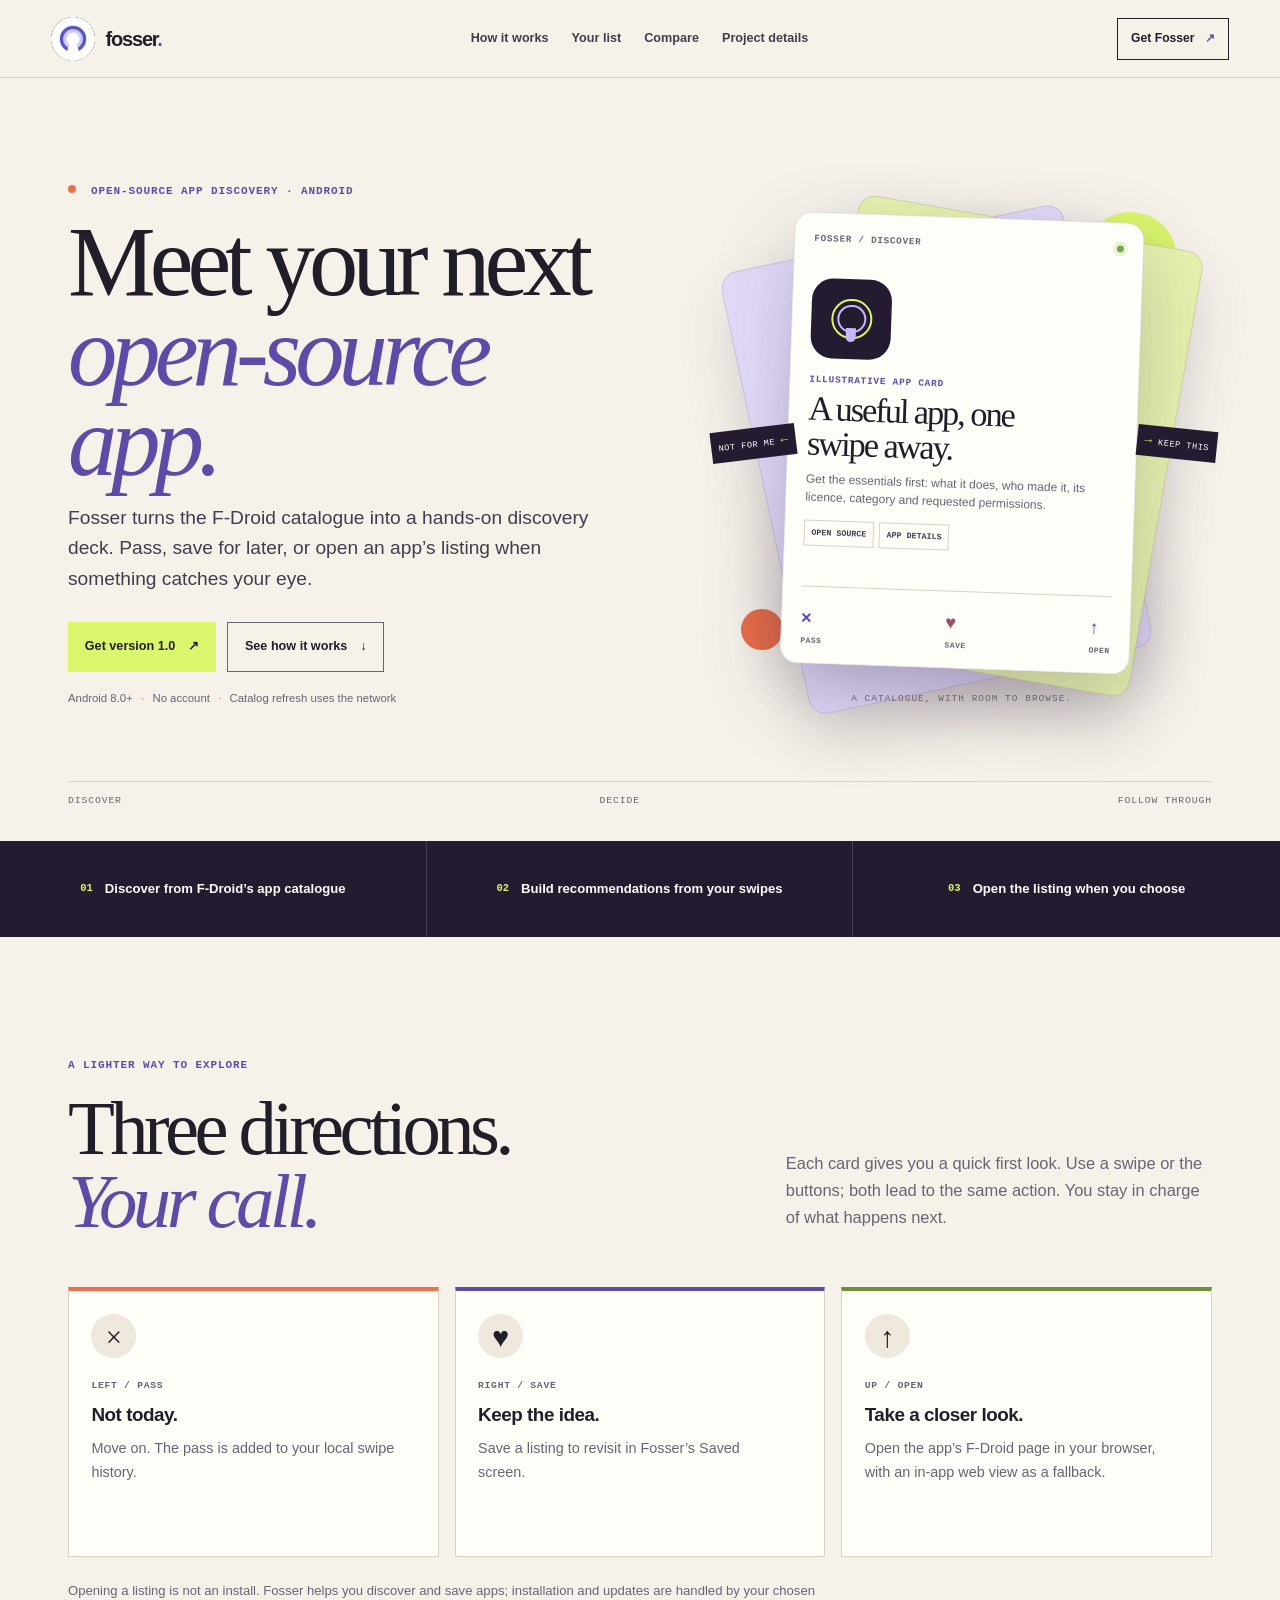
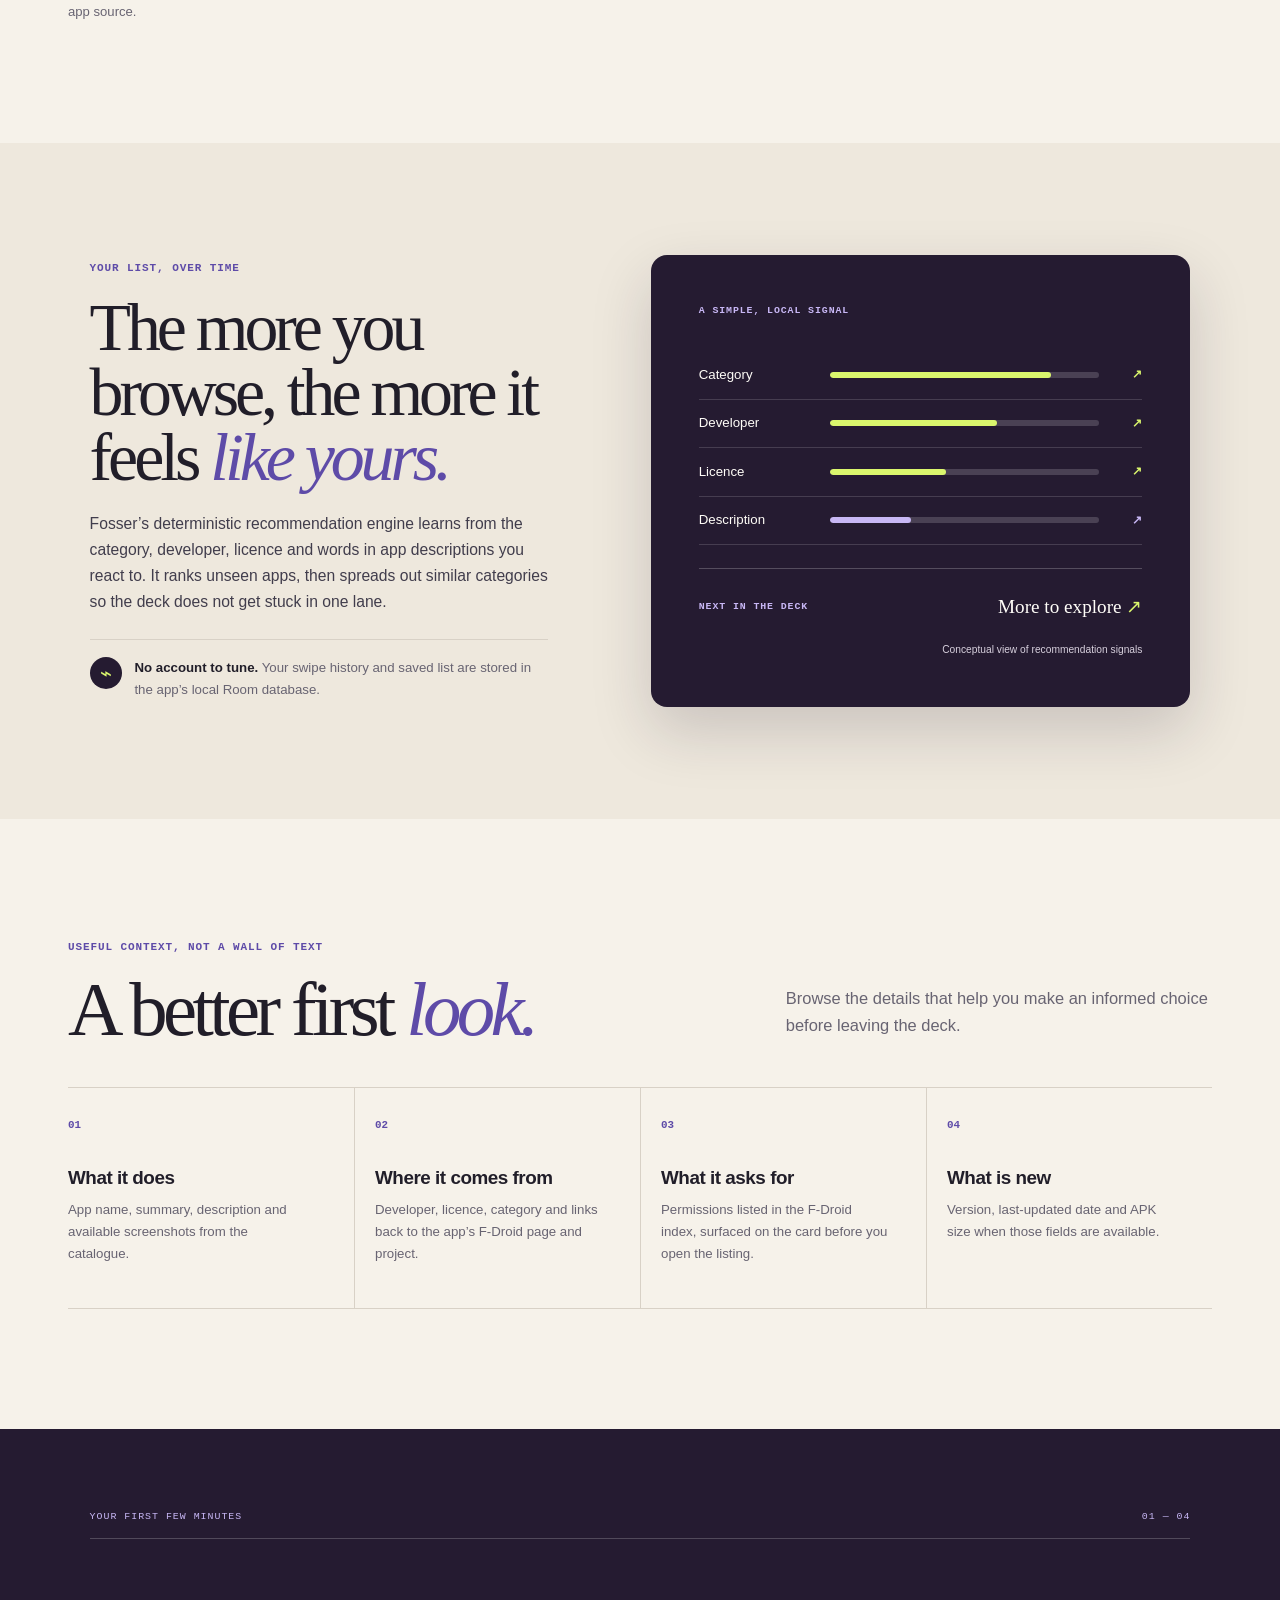
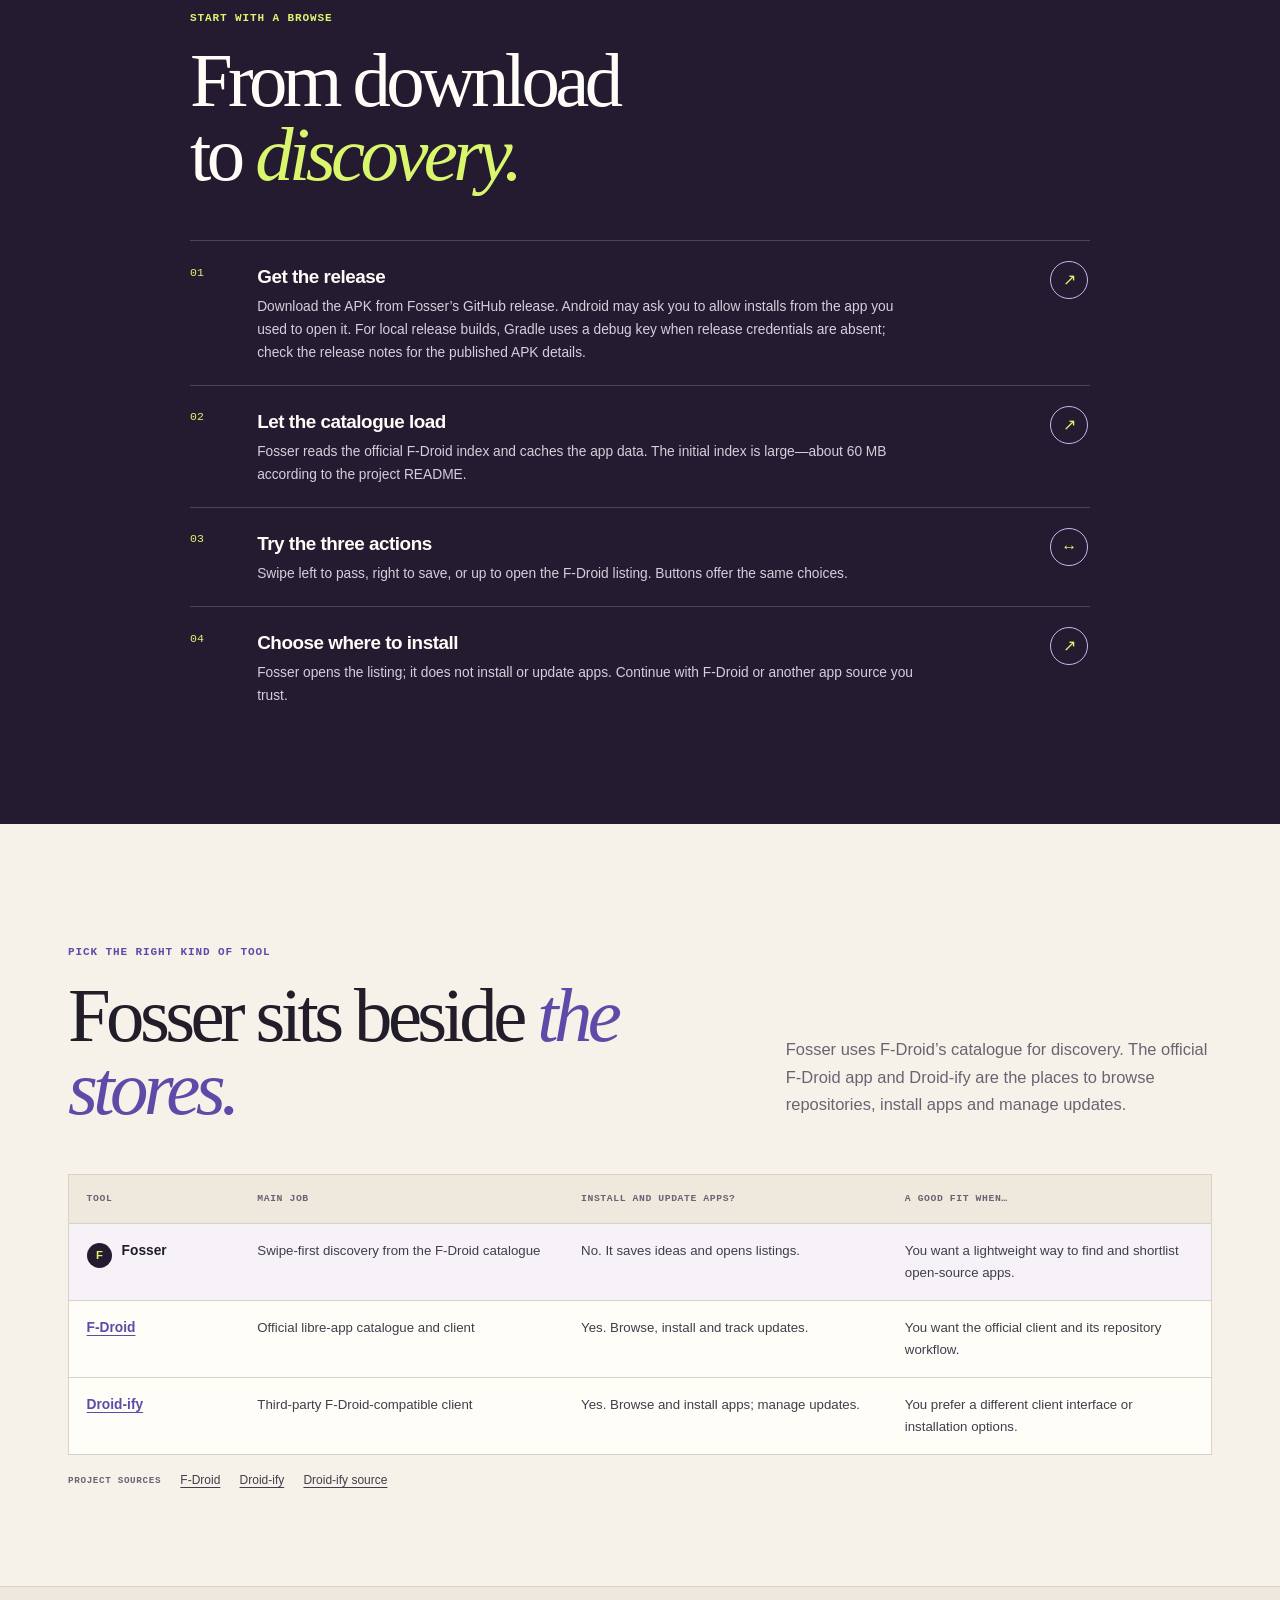
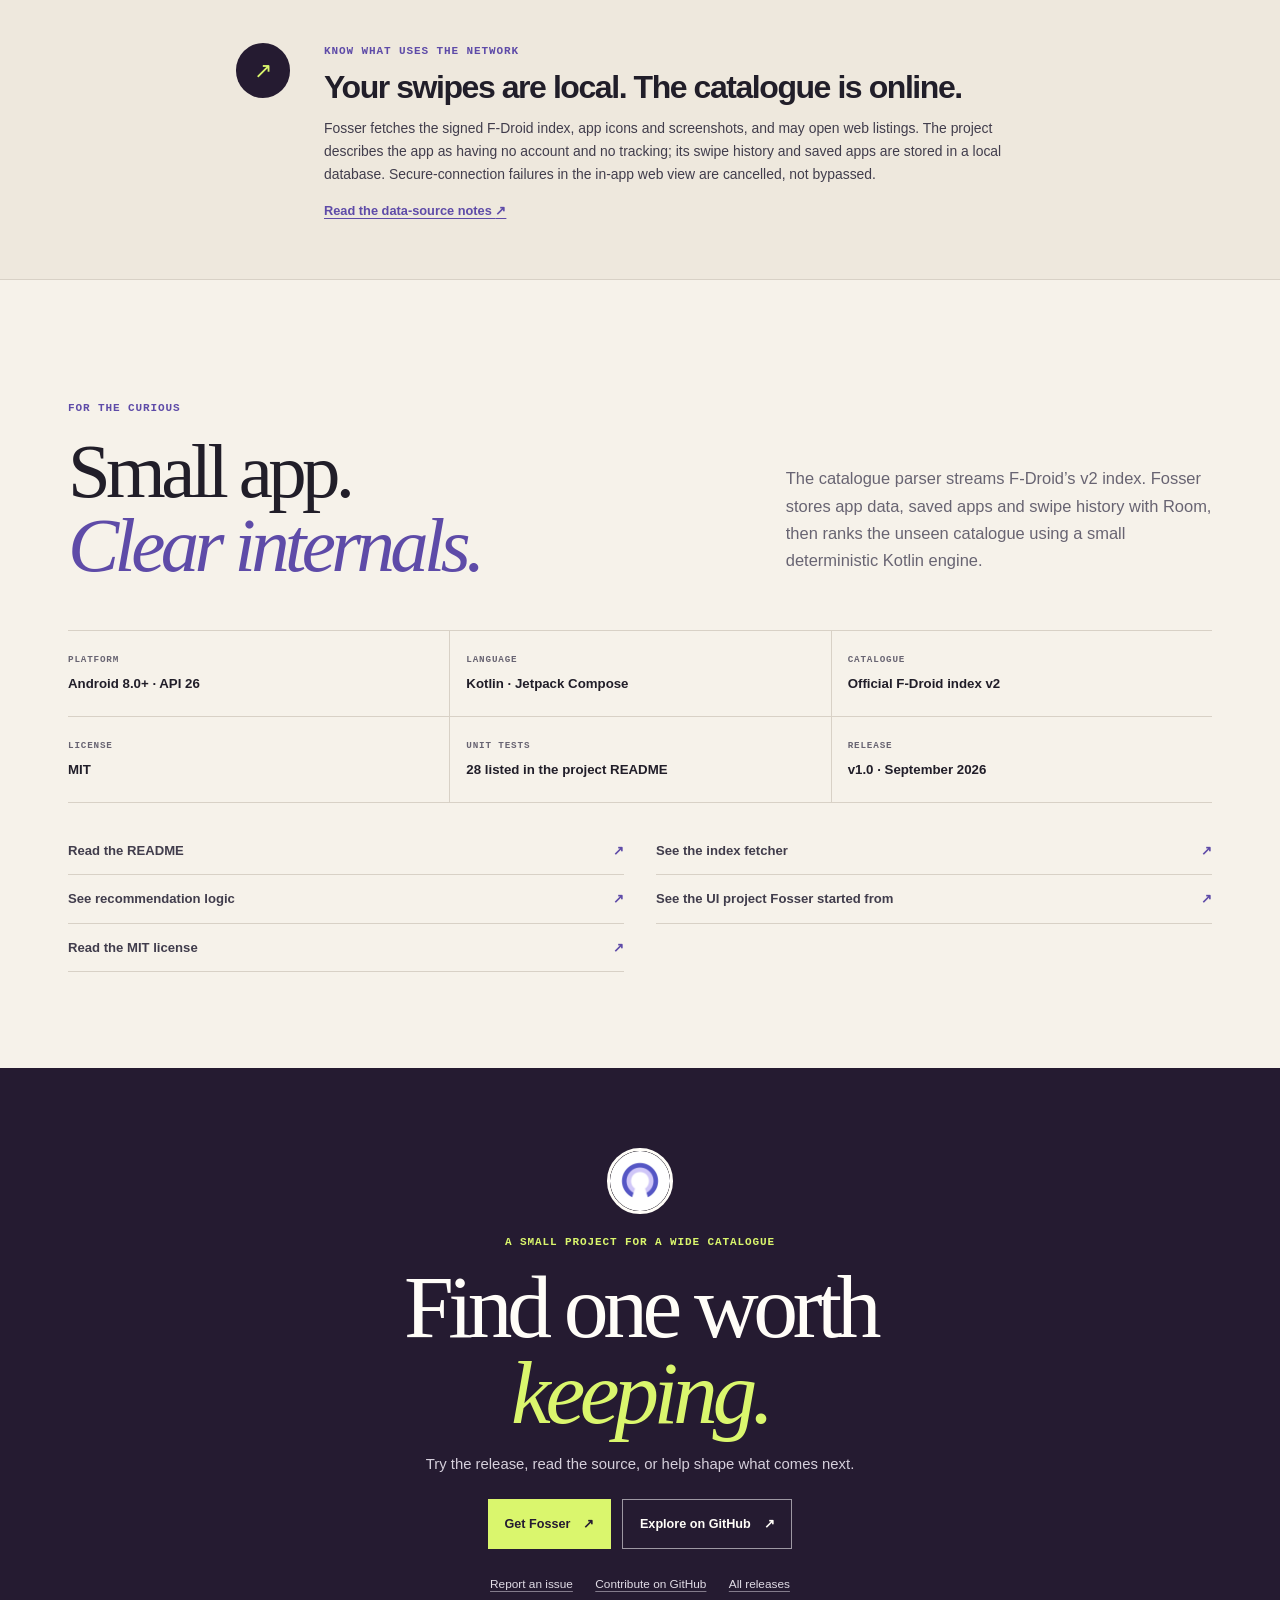
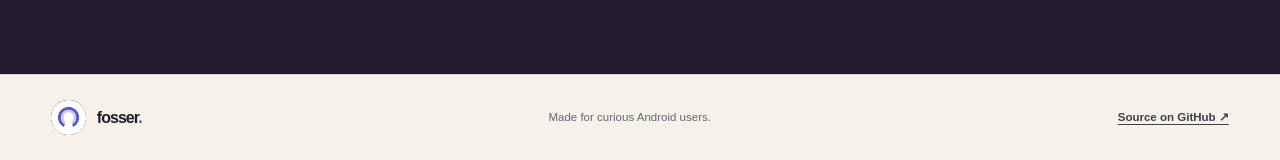
==== website/index.html @ 877b756b "feat: add Fosser project website" ====
<!doctype html>
<html lang="en">
  <head>
    <meta charset="utf-8" />
    <meta name="viewport" content="width=device-width, initial-scale=1" />
    <meta
      name="description"
      content="Fosser is an Android app for discovering open-source apps from F-Droid with a swipe-card interface. Save ideas locally, then open the listing when you are ready."
    />
    <meta name="theme-color" content="#251b31" />
    <meta property="og:type" content="website" />
    <meta
      property="og:title"
      content="Fosser — find your next open-source app"
    />
    <meta
      property="og:description"
      content="A swipe-first way to explore apps in the F-Droid catalogue."
    />
    <meta
      property="og:image"
      content="https://kenneth-cho-infosec.github.io/Fosser/assets/fosser-icon.png"
    />
    <title>Fosser — find your next open-source app</title>
    <link rel="icon" href="assets/fosser-icon.png" type="image/png" />
    <link rel="stylesheet" href="assets/site.css" />
  </head>
  <body>
    <a class="skip-link" href="#main">Skip to content</a>

    <header class="site-header" id="top">
      <a class="brand" href="#top" aria-label="Fosser home">
        <img src="assets/fosser-icon.png" width="44" height="44" alt="" />
        <span>fosser<span class="brand__period">.</span></span>
      </a>
      <nav aria-label="Main navigation">
        <a href="#how">How it works</a>
        <a href="#your-list">Your list</a>
        <a href="#compare">Compare</a>
        <a href="#details">Project details</a>
      </nav>
      <a
        class="header-cta"
        href="https://github.com/Kenneth-Cho-InfoSec/Fosser/releases/tag/v1.0"
      >
        Get Fosser <span aria-hidden="true">↗</span>
      </a>
    </header>

    <main id="main">
      <section class="hero" aria-labelledby="hero-title">
        <div class="hero__copy">
          <p class="eyebrow">
            <span></span> OPEN-SOURCE APP DISCOVERY · ANDROID
          </p>
          <h1 id="hero-title">Meet your next <em>open-source app.</em></h1>
          <p class="hero__lead">
            Fosser turns the F-Droid catalogue into a hands-on discovery deck.
            Pass, save for later, or open an app’s listing when something
            catches your eye.
          </p>
          <div class="hero__actions">
            <a
              class="button button--lime"
              href="https://github.com/Kenneth-Cho-InfoSec/Fosser/releases/tag/v1.0"
            >
              Get version 1.0 <span aria-hidden="true">↗</span>
            </a>
            <a class="button button--outline" href="#how"
              >See how it works <span aria-hidden="true">↓</span></a
            >
          </div>
          <p class="hero__note">
            Android 8.0+ <span>·</span> No account <span>·</span> Catalog
            refresh uses the network
          </p>
        </div>

        <div
          class="deck-art"
          role="img"
          aria-label="Illustration of Fosser’s pass, save, and open choices"
        >
          <div
            class="deck-art__orbit deck-art__orbit--one"
            aria-hidden="true"
          ></div>
          <div
            class="deck-art__orbit deck-art__orbit--two"
            aria-hidden="true"
          ></div>
          <article
            class="mini-card mini-card--back mini-card--back-left"
            aria-hidden="true"
          >
            <span class="mini-card__stamp">PASS</span>
          </article>
          <article
            class="mini-card mini-card--back mini-card--back-right"
            aria-hidden="true"
          >
            <span class="mini-card__stamp">SAVE</span>
          </article>
          <article class="mini-card mini-card--front">
            <div class="mini-card__top">
              <span>FOSSER / DISCOVER</span>
              <span class="live-dot" aria-hidden="true"></span>
            </div>
            <div class="mini-card__mark" aria-hidden="true"><i></i></div>
            <p class="mini-card__kicker">Illustrative app card</p>
            <h2>A useful app, one swipe away.</h2>
            <p class="mini-card__copy">
              Get the essentials first: what it does, who made it, its licence,
              category and requested permissions.
            </p>
            <div class="mini-card__tags" aria-hidden="true">
              <span>OPEN SOURCE</span><span>APP DETAILS</span>
            </div>
            <div class="mini-card__actions" aria-hidden="true">
              <span>× <small>PASS</small></span>
              <span>♥ <small>SAVE</small></span>
              <span>↑ <small>OPEN</small></span>
            </div>
          </article>
          <span class="deck-label deck-label--left">NOT FOR ME <b>←</b></span>
          <span class="deck-label deck-label--right"><b>→</b> KEEP THIS</span>
          <span class="deck-caption">A CATALOGUE, WITH ROOM TO BROWSE.</span>
        </div>

        <div class="hero__base" aria-hidden="true">
          <span>DISCOVER</span><span>DECIDE</span><span>FOLLOW THROUGH</span>
        </div>
      </section>

      <section class="intro-band" aria-label="What Fosser does">
        <p><span>01</span> Discover from F-Droid’s app catalogue</p>
        <p><span>02</span> Build recommendations from your swipes</p>
        <p><span>03</span> Open the listing when you choose</p>
      </section>

      <section class="section how" id="how" aria-labelledby="how-title">
        <div class="section-heading">
          <div>
            <p class="eyebrow">A lighter way to explore</p>
            <h2 id="how-title">Three directions.<br /><em>Your call.</em></h2>
          </div>
          <p>
            Each card gives you a quick first look. Use a swipe or the buttons;
            both lead to the same action. You stay in charge of what happens
            next.
          </p>
        </div>

        <div class="action-grid">
          <article class="action-card action-card--pass">
            <div class="action-card__symbol" aria-hidden="true">×</div>
            <p class="action-card__number">LEFT / PASS</p>
            <h3>Not today.</h3>
            <p>Move on. The pass is added to your local swipe history.</p>
          </article>
          <article class="action-card action-card--save">
            <div class="action-card__symbol" aria-hidden="true">♥</div>
            <p class="action-card__number">RIGHT / SAVE</p>
            <h3>Keep the idea.</h3>
            <p>Save a listing to revisit in Fosser’s Saved screen.</p>
          </article>
          <article class="action-card action-card--open">
            <div class="action-card__symbol" aria-hidden="true">↑</div>
            <p class="action-card__number">UP / OPEN</p>
            <h3>Take a closer look.</h3>
            <p>
              Open the app’s F-Droid page in your browser, with an in-app web
              view as a fallback.
            </p>
          </article>
        </div>
        <p class="section-footnote">
          Opening a listing is not an install. Fosser helps you discover and
          save apps; installation and updates are handled by your chosen app
          source.
        </p>
      </section>

      <section
        class="signal-section"
        id="your-list"
        aria-labelledby="signal-title"
      >
        <div class="signal-copy">
          <p class="eyebrow">Your list, over time</p>
          <h2 id="signal-title">
            The more you browse, the more it feels <em>like yours.</em>
          </h2>
          <p>
            Fosser’s deterministic recommendation engine learns from the
            category, developer, licence and words in app descriptions you react
            to. It ranks unseen apps, then spreads out similar categories so the
            deck does not get stuck in one lane.
          </p>
          <div class="signal-note">
            <span class="signal-note__icon" aria-hidden="true">⌁</span>
            <p>
              <strong>No account to tune.</strong> Your swipe history and saved
              list are stored in the app’s local Room database.
            </p>
          </div>
        </div>
        <div class="signal-visual" aria-hidden="true">
          <p class="signal-visual__label">A SIMPLE, LOCAL SIGNAL</p>
          <div class="signal-row">
            <span>Category</span>
            <div><i style="--fill: 82%"></i></div>
            <b>↗</b>
          </div>
          <div class="signal-row">
            <span>Developer</span>
            <div><i style="--fill: 62%"></i></div>
            <b>↗</b>
          </div>
          <div class="signal-row">
            <span>Licence</span>
            <div><i style="--fill: 43%"></i></div>
            <b>↗</b>
          </div>
          <div class="signal-row signal-row--quiet">
            <span>Description</span>
            <div><i style="--fill: 30%"></i></div>
            <b>↗</b>
          </div>
          <div class="signal-visual__rule"></div>
          <p class="signal-visual__result">
            <span>NEXT IN THE DECK</span><b>More to explore <span>↗</span></b>
          </p>
          <p class="signal-visual__caption">
            Conceptual view of recommendation signals
          </p>
        </div>
      </section>

      <section class="section data-section" aria-labelledby="data-title">
        <div class="section-heading section-heading--compact">
          <div>
            <p class="eyebrow">Useful context, not a wall of text</p>
            <h2 id="data-title">A better first <em>look.</em></h2>
          </div>
          <p>
            Browse the details that help you make an informed choice before
            leaving the deck.
          </p>
        </div>
        <div class="detail-grid">
          <article>
            <span class="detail-icon" aria-hidden="true">01</span>
            <h3>What it does</h3>
            <p>
              App name, summary, description and available screenshots from the
              catalogue.
            </p>
          </article>
          <article>
            <span class="detail-icon" aria-hidden="true">02</span>
            <h3>Where it comes from</h3>
            <p>
              Developer, licence, category and links back to the app’s F-Droid
              page and project.
            </p>
          </article>
          <article>
            <span class="detail-icon" aria-hidden="true">03</span>
            <h3>What it asks for</h3>
            <p>
              Permissions listed in the F-Droid index, surfaced on the card
              before you open the listing.
            </p>
          </article>
          <article>
            <span class="detail-icon" aria-hidden="true">04</span>
            <h3>What is new</h3>
            <p>
              Version, last-updated date and APK size when those fields are
              available.
            </p>
          </article>
        </div>
      </section>

      <section class="guide-section" aria-labelledby="guide-title">
        <div class="guide-topline">
          <span>YOUR FIRST FEW MINUTES</span><span>01 — 04</span>
        </div>
        <div class="guide-heading">
          <p class="eyebrow">Start with a browse</p>
          <h2 id="guide-title">From download<br />to <em>discovery.</em></h2>
        </div>
        <ol class="steps">
          <li>
            <span>01</span>
            <div>
              <h3>Get the release</h3>
              <p>
                Download the APK from Fosser’s GitHub release. Android may ask
                you to allow installs from the app you used to open it. For
                local release builds, Gradle uses a debug key when release
                credentials are absent; check the release notes for the
                published APK details.
              </p>
            </div>
            <a
              href="https://github.com/Kenneth-Cho-InfoSec/Fosser/releases/tag/v1.0"
              aria-label="Open Fosser version 1.0 release"
              >↗</a
            >
          </li>
          <li>
            <span>02</span>
            <div>
              <h3>Let the catalogue load</h3>
              <p>
                Fosser reads the official F-Droid index and caches the app data.
                The initial index is large—about 60 MB according to the project
                README.
              </p>
            </div>
            <a
              href="https://f-droid.org/repo/index-v2.json"
              aria-label="View the F-Droid signed index"
              >↗</a
            >
          </li>
          <li>
            <span>03</span>
            <div>
              <h3>Try the three actions</h3>
              <p>
                Swipe left to pass, right to save, or up to open the F-Droid
                listing. Buttons offer the same choices.
              </p>
            </div>
            <span class="step-mark" aria-hidden="true">↔</span>
          </li>
          <li>
            <span>04</span>
            <div>
              <h3>Choose where to install</h3>
              <p>
                Fosser opens the listing; it does not install or update apps.
                Continue with F-Droid or another app source you trust.
              </p>
            </div>
            <a
              href="https://f-droid.org/packages/org.fdroid.fdroid/"
              aria-label="Learn about the official F-Droid client"
              >↗</a
            >
          </li>
        </ol>
      </section>

      <section
        class="section compare-section"
        id="compare"
        aria-labelledby="compare-title"
      >
        <div class="section-heading">
          <div>
            <p class="eyebrow">Pick the right kind of tool</p>
            <h2 id="compare-title">Fosser sits beside <em>the stores.</em></h2>
          </div>
          <p>
            Fosser uses F-Droid’s catalogue for discovery. The official F-Droid
            app and Droid-ify are the places to browse repositories, install
            apps and manage updates.
          </p>
        </div>
        <div
          class="table-scroll"
          role="region"
          aria-label="Comparison of Fosser, F-Droid and Droid-ify"
          tabindex="0"
        >
          <table>
            <thead>
              <tr>
                <th scope="col">Tool</th>
                <th scope="col">Main job</th>
                <th scope="col">Install and update apps?</th>
                <th scope="col">A good fit when…</th>
              </tr>
            </thead>
            <tbody>
              <tr class="row-fosser">
                <th scope="row"><span class="table-mark">F</span> Fosser</th>
                <td>Swipe-first discovery from the F-Droid catalogue</td>
                <td>No. It saves ideas and opens listings.</td>
                <td>
                  You want a lightweight way to find and shortlist open-source
                  apps.
                </td>
              </tr>
              <tr>
                <th scope="row">
                  <a href="https://f-droid.org/packages/org.fdroid.fdroid/"
                    >F-Droid</a
                  >
                </th>
                <td>Official libre-app catalogue and client</td>
                <td>Yes. Browse, install and track updates.</td>
                <td>
                  You want the official client and its repository workflow.
                </td>
              </tr>
              <tr>
                <th scope="row">
                  <a href="https://droidify.app/">Droid-ify</a>
                </th>
                <td>Third-party F-Droid-compatible client</td>
                <td>Yes. Browse and install apps; manage updates.</td>
                <td>
                  You prefer a different client interface or installation
                  options.
                </td>
              </tr>
            </tbody>
          </table>
        </div>
        <div class="compare-sources">
          <span>PROJECT SOURCES</span>
          <a href="https://f-droid.org/en/">F-Droid</a>
          <a href="https://droidify.app/">Droid-ify</a>
          <a href="https://github.com/Droid-ify/client">Droid-ify source</a>
        </div>
      </section>

      <section class="data-note" aria-labelledby="data-note-title">
        <div class="data-note__icon" aria-hidden="true">↗</div>
        <div>
          <p class="eyebrow">Know what uses the network</p>
          <h2 id="data-note-title">
            Your swipes are local. The catalogue is online.
          </h2>
          <p>
            Fosser fetches the signed F-Droid index, app icons and screenshots,
            and may open web listings. The project describes the app as having
            no account and no tracking; its swipe history and saved apps are
            stored in a local database. Secure-connection failures in the in-app
            web view are cancelled, not bypassed.
          </p>
          <a
            href="https://github.com/Kenneth-Cho-InfoSec/Fosser/blob/main/README.md#f-droid-data-source"
            >Read the data-source notes <span aria-hidden="true">↗</span></a
          >
        </div>
      </section>

      <section
        class="section details-section"
        id="details"
        aria-labelledby="details-title"
      >
        <div class="section-heading">
          <div>
            <p class="eyebrow">For the curious</p>
            <h2 id="details-title">
              Small app.<br /><em>Clear internals.</em>
            </h2>
          </div>
          <p>
            The catalogue parser streams F-Droid’s v2 index. Fosser stores app
            data, saved apps and swipe history with Room, then ranks the unseen
            catalogue using a small deterministic Kotlin engine.
          </p>
        </div>
        <div class="project-facts">
          <div><span>PLATFORM</span><b>Android 8.0+ · API 26</b></div>
          <div><span>LANGUAGE</span><b>Kotlin · Jetpack Compose</b></div>
          <div><span>CATALOGUE</span><b>Official F-Droid index v2</b></div>
          <div><span>LICENSE</span><b>MIT</b></div>
          <div>
            <span>UNIT TESTS</span><b>28 listed in the project README</b>
          </div>
          <div><span>RELEASE</span><b>v1.0 · September 2026</b></div>
        </div>
        <div class="project-links">
          <a
            href="https://github.com/Kenneth-Cho-InfoSec/Fosser/blob/main/README.md"
            >Read the README <span>↗</span></a
          >
          <a
            href="https://github.com/Kenneth-Cho-InfoSec/Fosser/blob/main/app/src/main/java/org/fosser/app/data/remote/fdroid/FdroidIndexFetcher.kt"
            >See the index fetcher <span>↗</span></a
          >
          <a
            href="https://github.com/Kenneth-Cho-InfoSec/Fosser/blob/main/app/src/main/java/org/fosser/app/domain/recommendation/RecommendationEngine.kt"
            >See recommendation logic <span>↗</span></a
          >
          <a href="https://github.com/alejandro-piguave/TinderCloneCompose"
            >See the UI project Fosser started from <span>↗</span></a
          >
          <a
            href="https://github.com/Kenneth-Cho-InfoSec/Fosser/blob/main/LICENSE"
            >Read the MIT license <span>↗</span></a
          >
        </div>
      </section>

      <section class="closing" id="community" aria-labelledby="closing-title">
        <img src="assets/fosser-icon.png" width="72" height="72" alt="" />
        <p class="eyebrow">A small project for a wide catalogue</p>
        <h2 id="closing-title">Find one worth<br /><em>keeping.</em></h2>
        <p>Try the release, read the source, or help shape what comes next.</p>
        <div class="closing__actions">
          <a
            class="button button--lime"
            href="https://github.com/Kenneth-Cho-InfoSec/Fosser/releases/tag/v1.0"
            >Get Fosser <span aria-hidden="true">↗</span></a
          >
          <a
            class="button button--dark-outline"
            href="https://github.com/Kenneth-Cho-InfoSec/Fosser"
            >Explore on GitHub <span aria-hidden="true">↗</span></a
          >
        </div>
        <div class="closing__links">
          <a href="https://github.com/Kenneth-Cho-InfoSec/Fosser/issues"
            >Report an issue</a
          >
          <a href="https://github.com/Kenneth-Cho-InfoSec/Fosser"
            >Contribute on GitHub</a
          >
          <a href="https://github.com/Kenneth-Cho-InfoSec/Fosser/releases"
            >All releases</a
          >
        </div>
      </section>
    </main>

    <footer class="site-footer">
      <a class="brand brand--footer" href="#top"
        ><img src="assets/fosser-icon.png" width="36" height="36" alt="" /><span
          >fosser<span class="brand__period">.</span></span
        ></a
      >
      <span>Made for curious Android users.</span>
      <a href="https://github.com/Kenneth-Cho-InfoSec/Fosser"
        >Source on GitHub ↗</a
      >
    </footer>
  </body>
</html>
---- website/assets/site.css ----
@charset "UTF-8";

:root {
  color-scheme: light dark;
  --paper: #f6f2ea;
  --paper-alt: #eee8dd;
  --card: #fffdf8;
  --ink: #211e29;
  --ink-soft: #413d4c;
  --muted: #686472;
  --line: #d8d1c6;
  --plum: #251b31;
  --plum-soft: #352941;
  --violet: #c8b7f5;
  --violet-deep: #5e4ba8;
  --lime: #daf66d;
  --orange: #eb704b;
  --max: 1240px;
  --sans: "Avenir Next", Avenir, "Segoe UI", sans-serif;
  --serif:
    "Iowan Old Style", "Palatino Linotype", "Book Antiqua", Georgia, serif;
  --mono: "SFMono-Regular", Consolas, "Liberation Mono", monospace;
}

* {
  box-sizing: border-box;
}

html {
  scroll-behavior: smooth;
  scroll-padding-top: 5.5rem;
}

body {
  margin: 0;
  background: var(--paper);
  color: var(--ink);
  font-family: var(--sans);
  font-size: 16px;
  line-height: 1.65;
}

img {
  display: block;
  max-width: 100%;
}

a {
  color: var(--violet-deep);
  text-decoration-thickness: 1px;
  text-underline-offset: 0.22em;
}

a:hover {
  color: var(--orange);
}

a:focus-visible,
.table-scroll:focus-visible {
  outline: 3px solid var(--violet-deep);
  outline-offset: 4px;
  border-radius: 3px;
}

::selection {
  background: var(--violet);
  color: var(--plum);
}

.skip-link {
  position: absolute;
  z-index: 20;
  top: 0.6rem;
  left: 0.6rem;
  padding: 0.65rem 1rem;
  transform: translateY(-160%);
  background: var(--lime);
  color: var(--plum);
  font-weight: 750;
}

.skip-link:focus {
  transform: translateY(0);
}

.site-header {
  position: relative;
  z-index: 4;
  display: flex;
  min-height: 78px;
  align-items: center;
  justify-content: space-between;
  gap: 1.5rem;
  padding: 0.7rem max(4vw, calc((100vw - var(--max)) / 2));
  border-bottom: 1px solid var(--line);
  background: var(--paper);
}

.brand {
  display: inline-flex;
  flex: 0 0 auto;
  align-items: center;
  gap: 0.65rem;
  color: var(--ink);
  font-size: 1.25rem;
  font-weight: 850;
  letter-spacing: -0.06em;
  line-height: 1;
  text-decoration: none;
}

.brand img {
  width: 2.75rem;
  height: 2.75rem;
  border-radius: 50%;
}

.brand__period {
  color: var(--violet-deep);
}

.site-header nav {
  display: flex;
  flex-wrap: wrap;
  justify-content: center;
  gap: 0.5rem clamp(0.75rem, 1.8vw, 1.5rem);
}

.site-header nav a {
  color: var(--ink-soft);
  font-size: 0.79rem;
  font-weight: 700;
  text-decoration: none;
}

.site-header nav a:hover {
  color: var(--violet-deep);
}

.header-cta {
  display: inline-flex;
  min-height: 42px;
  flex: 0 0 auto;
  align-items: center;
  gap: 0.65rem;
  padding: 0.48rem 0.8rem;
  border: 1px solid var(--ink);
  color: var(--ink);
  font-size: 0.76rem;
  font-weight: 750;
  text-decoration: none;
}

.header-cta span {
  color: var(--violet-deep);
}

.header-cta:hover {
  border-color: var(--violet-deep);
}

.hero {
  position: relative;
  display: grid;
  grid-template-columns: minmax(0, 1fr) minmax(400px, 0.88fr);
  align-items: center;
  gap: clamp(2rem, 5.8vw, 6rem);
  max-width: var(--max);
  min-height: 710px;
  margin: 0 auto;
  padding: 5.6rem 3rem 7.4rem;
}

.hero__copy {
  position: relative;
  z-index: 1;
  max-width: 660px;
}

.eyebrow {
  margin: 0 0 1.1rem;
  color: var(--violet-deep);
  font-family: var(--mono);
  font-size: 0.69rem;
  font-weight: 700;
  letter-spacing: 0.08em;
  line-height: 1.55;
  text-transform: uppercase;
}

.eyebrow > span:first-child {
  display: inline-block;
  width: 0.52rem;
  height: 0.52rem;
  margin-right: 0.45rem;
  border-radius: 50%;
  background: var(--orange);
  vertical-align: 0.04rem;
}

h1,
h2,
h3,
p {
  margin-top: 0;
}

h1,
h2 {
  margin-bottom: 1rem;
  font-family: var(--serif);
  font-weight: 500;
  letter-spacing: -0.06em;
}

h1 {
  max-width: 680px;
  font-size: clamp(3.5rem, 7.7vw, 7.4rem);
  line-height: 0.91;
}

h1 em,
h2 em {
  color: var(--violet-deep);
  font-weight: 500;
}

.hero__lead {
  max-width: 560px;
  margin-bottom: 1.7rem;
  color: var(--ink-soft);
  font-size: clamp(1.03rem, 1.5vw, 1.22rem);
  line-height: 1.6;
}

.hero__actions,
.closing__actions {
  display: flex;
  flex-wrap: wrap;
  align-items: center;
  gap: 0.7rem;
}

.button {
  display: inline-flex;
  min-height: 50px;
  align-items: center;
  justify-content: center;
  gap: 0.8rem;
  padding: 0.8rem 1.05rem;
  font-size: 0.79rem;
  font-weight: 800;
  text-decoration: none;
  transition:
    transform 160ms ease,
    background-color 160ms ease,
    border-color 160ms ease;
}

.button:hover {
  transform: translateY(-2px);
}

.button--lime {
  background: var(--lime);
  color: var(--plum);
}

.button--lime:hover {
  background: #c6eb4f;
  color: var(--plum);
}

.button--outline {
  border: 1px solid var(--muted);
  color: var(--ink);
}

.button--outline:hover {
  border-color: var(--violet-deep);
  color: var(--violet-deep);
}

.hero__note {
  margin: 1.05rem 0 0;
  color: var(--muted);
  font-size: 0.71rem;
}

.hero__note span {
  padding: 0 0.32rem;
  color: var(--orange);
}

.deck-art {
  position: relative;
  display: grid;
  min-height: 555px;
  place-items: center;
  isolation: isolate;
}

.deck-art::before {
  position: absolute;
  z-index: -2;
  top: 9%;
  left: 10%;
  width: 78%;
  height: 78%;
  border: 1px solid color-mix(in srgb, var(--violet-deep) 25%, transparent);
  border-radius: 50%;
  content: "";
}

.deck-art::after {
  position: absolute;
  z-index: -2;
  top: 15%;
  left: 16%;
  width: 66%;
  height: 66%;
  border: 1px dashed color-mix(in srgb, var(--orange) 46%, transparent);
  border-radius: 50%;
  content: "";
  transform: rotate(-17deg);
}

.deck-art__orbit {
  position: absolute;
  z-index: -1;
  border-radius: 50%;
}

.deck-art__orbit--one {
  top: 8%;
  right: 7%;
  width: 5.8rem;
  height: 5.8rem;
  background: var(--lime);
}

.deck-art__orbit--two {
  bottom: 13%;
  left: 6%;
  width: 2.6rem;
  height: 2.6rem;
  background: var(--orange);
}

.mini-card {
  position: absolute;
  width: min(72%, 350px);
  min-height: 452px;
  border: 1px solid rgba(37, 27, 49, 0.12);
  border-radius: 1.1rem;
}

.mini-card--back {
  display: grid;
  place-items: center;
  background: #e4dbfa;
  box-shadow: 0 26px 60px rgba(49, 35, 66, 0.14);
}

.mini-card--back-left {
  transform: rotate(-12deg) translate(-8%, 2%);
}

.mini-card--back-right {
  background: #e6f2ae;
  transform: rotate(10deg) translate(9%, -1%);
}

.mini-card__stamp {
  display: grid;
  width: 8.5rem;
  height: 8.5rem;
  place-items: center;
  border: 2px solid currentColor;
  border-radius: 50%;
  color: var(--violet-deep);
  font-family: var(--mono);
  font-size: 1.25rem;
  font-weight: 800;
  letter-spacing: 0.1em;
  transform: rotate(-17deg);
}

.mini-card--front {
  display: flex;
  flex-direction: column;
  align-items: flex-start;
  padding: 1.1rem 1.2rem 1rem;
  background: var(--card);
  box-shadow: 0 30px 80px rgba(49, 35, 66, 0.24);
  transform: rotate(2deg) translateY(-2px);
}

.mini-card__top {
  display: flex;
  width: 100%;
  align-items: center;
  justify-content: space-between;
  color: var(--muted);
  font-family: var(--mono);
  font-size: 0.58rem;
  font-weight: 700;
  letter-spacing: 0.08em;
}

.live-dot {
  width: 0.45rem;
  height: 0.45rem;
  border-radius: 50%;
  background: #73a93e;
  box-shadow: 0 0 0 4px rgba(115, 169, 62, 0.15);
}

.mini-card__mark {
  position: relative;
  display: grid;
  width: 5rem;
  height: 5rem;
  margin: 2rem 0 0.9rem;
  place-items: center;
  border-radius: 1.35rem;
  background: var(--plum);
}

.mini-card__mark::before,
.mini-card__mark::after,
.mini-card__mark i {
  position: absolute;
  display: block;
  width: 2.3rem;
  height: 2.3rem;
  border: 2px solid var(--lime);
  border-radius: 50%;
  content: "";
}

.mini-card__mark::after {
  width: 1.55rem;
  height: 1.55rem;
  border-color: var(--violet);
}

.mini-card__mark i {
  width: 0.6rem;
  height: 0.9rem;
  border: 0;
  border-radius: 0 0 0.35rem 0.35rem;
  background: var(--violet);
  transform: translateY(1rem);
}

.mini-card__kicker {
  margin-bottom: 0.2rem;
  color: var(--violet-deep);
  font-family: var(--mono);
  font-size: 0.59rem;
  font-weight: 750;
  letter-spacing: 0.08em;
  text-transform: uppercase;
}

.mini-card h2 {
  max-width: 270px;
  margin-bottom: 0.5rem;
  color: var(--ink);
  font-family: var(--serif);
  font-size: 2.15rem;
  line-height: 1.03;
}

.mini-card__copy {
  margin-bottom: 0.9rem;
  color: var(--muted);
  font-size: 0.75rem;
  line-height: 1.5;
}

.mini-card__tags {
  display: flex;
  flex-wrap: wrap;
  gap: 0.35rem;
}

.mini-card__tags span {
  padding: 0.3rem 0.4rem;
  border: 1px solid var(--line);
  color: var(--ink-soft);
  font-family: var(--mono);
  font-size: 0.52rem;
  font-weight: 700;
}

.mini-card__actions {
  display: flex;
  width: 100%;
  justify-content: space-between;
  margin-top: auto;
  padding-top: 1rem;
  border-top: 1px solid var(--line);
  color: var(--violet-deep);
  font-size: 1.15rem;
  font-weight: 700;
}

.mini-card__actions span:nth-child(2) {
  color: #9b4f69;
}

.mini-card__actions small {
  display: block;
  color: var(--muted);
  font-family: var(--mono);
  font-size: 0.5rem;
  letter-spacing: 0.06em;
}

.deck-label {
  position: absolute;
  z-index: 2;
  top: 47%;
  padding: 0.3rem 0.45rem;
  background: var(--plum);
  color: white;
  font-family: var(--mono);
  font-size: 0.54rem;
  letter-spacing: 0.06em;
  white-space: nowrap;
}

.deck-label b {
  color: var(--lime);
  font-size: 0.8rem;
}

.deck-label--left {
  left: 0;
  transform: rotate(-7deg);
}

.deck-label--right {
  right: -0.3rem;
  transform: rotate(6deg);
}

.deck-caption {
  position: absolute;
  bottom: 1rem;
  left: 50%;
  color: var(--muted);
  font-family: var(--mono);
  font-size: 0.59rem;
  letter-spacing: 0.11em;
  text-align: center;
  transform: translateX(-50%);
  white-space: nowrap;
}

.hero__base {
  position: absolute;
  right: 3rem;
  bottom: 2rem;
  left: 3rem;
  display: flex;
  justify-content: space-between;
  padding-top: 0.7rem;
  border-top: 1px solid var(--line);
  color: var(--muted);
  font-family: var(--mono);
  font-size: 0.61rem;
  letter-spacing: 0.09em;
}

.intro-band {
  display: grid;
  grid-template-columns: repeat(3, 1fr);
  background: var(--plum);
  color: #fffdf8;
}

.intro-band p {
  display: flex;
  min-height: 96px;
  align-items: center;
  justify-content: center;
  gap: 0.75rem;
  margin: 0;
  padding: 1rem;
  border-right: 1px solid rgba(255, 255, 255, 0.15);
  font-size: 0.82rem;
  font-weight: 600;
}

.intro-band p:last-child {
  border: 0;
}

.intro-band span {
  color: var(--lime);
  font-family: var(--mono);
  font-size: 0.66rem;
}

.section {
  max-width: var(--max);
  margin: 0 auto;
  padding: 7.5rem 3rem;
}

.section-heading {
  display: grid;
  grid-template-columns: 1.1fr 0.7fr;
  align-items: end;
  gap: 3rem;
  margin-bottom: 3rem;
}

.section-heading h2,
.signal-copy h2,
.guide-heading h2,
.closing h2 {
  margin-bottom: 0;
  font-size: clamp(3rem, 6vw, 5.7rem);
  line-height: 0.96;
}

.section-heading > p {
  max-width: 450px;
  margin: 0 0 0.5rem;
  color: var(--muted);
  font-size: 1.03rem;
}

.action-grid {
  display: grid;
  grid-template-columns: repeat(3, 1fr);
  gap: 1rem;
}

.action-card {
  min-height: 270px;
  padding: 1.4rem;
  border: 1px solid var(--line);
  background: var(--card);
}

.action-card--pass {
  border-top: 4px solid var(--orange);
}

.action-card--save {
  border-top: 4px solid var(--violet-deep);
}

.action-card--open {
  border-top: 4px solid #6d9036;
}

.action-card__symbol {
  display: grid;
  width: 2.8rem;
  height: 2.8rem;
  margin-bottom: 1.2rem;
  place-items: center;
  border-radius: 50%;
  background: var(--paper-alt);
  color: var(--ink);
  font-family: var(--serif);
  font-size: 1.8rem;
}

.action-card__number {
  margin-bottom: 0.35rem;
  color: var(--muted);
  font-family: var(--mono);
  font-size: 0.61rem;
  font-weight: 700;
  letter-spacing: 0.07em;
}

.action-card h3,
.detail-grid h3,
.steps h3 {
  margin-bottom: 0.4rem;
  font-size: 1.18rem;
  letter-spacing: -0.025em;
}

.action-card > p:last-child {
  max-width: 310px;
  margin-bottom: 0;
  color: var(--muted);
  font-size: 0.9rem;
}

.section-footnote {
  max-width: 750px;
  margin: 1.4rem 0 0;
  color: var(--muted);
  font-size: 0.82rem;
}

.signal-section {
  display: grid;
  grid-template-columns: 0.85fr 1fr;
  align-items: center;
  gap: clamp(3rem, 8vw, 8rem);
  padding: 7rem max(7vw, calc((100vw - var(--max)) / 2 + 3rem));
  background: var(--paper-alt);
}

.signal-copy h2 {
  max-width: 580px;
  margin: 0 0 1.3rem;
  font-size: clamp(3rem, 5.3vw, 5.3rem);
}

.signal-copy > p:not(.eyebrow) {
  max-width: 550px;
  color: var(--ink-soft);
  font-size: 0.98rem;
}

.signal-note {
  display: flex;
  max-width: 530px;
  align-items: flex-start;
  gap: 0.8rem;
  margin-top: 1.5rem;
  padding-top: 1.1rem;
  border-top: 1px solid var(--line);
}

.signal-note__icon {
  display: grid;
  width: 2rem;
  height: 2rem;
  flex: 0 0 auto;
  place-items: center;
  border-radius: 50%;
  background: var(--plum);
  color: var(--lime);
  font-size: 1.25rem;
}

.signal-note p {
  margin: 0;
  color: var(--muted);
  font-size: 0.83rem;
}

.signal-note strong {
  color: var(--ink);
}

.signal-visual {
  padding: clamp(1.5rem, 4vw, 3rem);
  border-radius: 1rem;
  background: var(--plum);
  box-shadow: 0 24px 60px rgba(37, 27, 49, 0.18);
  color: #fffdf8;
}

.signal-visual__label,
.signal-visual__result > span {
  color: var(--violet);
  font-family: var(--mono);
  font-size: 0.62rem;
  font-weight: 700;
  letter-spacing: 0.09em;
}

.signal-visual__label {
  margin-bottom: 2rem;
}

.signal-row {
  display: grid;
  grid-template-columns: 7.5rem minmax(0, 1fr) 2rem;
  align-items: center;
  gap: 0.7rem;
  padding: 0.8rem 0;
  border-bottom: 1px solid rgba(255, 255, 255, 0.15);
  color: #fffdf8;
  font-size: 0.83rem;
}

.signal-row > div {
  height: 0.38rem;
  overflow: hidden;
  border-radius: 1rem;
  background: rgba(255, 255, 255, 0.17);
}

.signal-row i {
  display: block;
  width: var(--fill);
  height: 100%;
  border-radius: inherit;
  background: var(--lime);
}

.signal-row b {
  color: var(--lime);
  font-family: var(--mono);
  font-size: 0.72rem;
  text-align: right;
}

.signal-row--quiet i {
  background: var(--violet);
}

.signal-row--quiet b {
  color: var(--violet);
}

.signal-visual__rule {
  height: 1px;
  margin: 1.4rem 0;
  background: rgba(255, 255, 255, 0.22);
}

.signal-visual__result {
  display: flex;
  align-items: center;
  justify-content: space-between;
  gap: 1rem;
  margin: 0;
}

.signal-visual__result b {
  color: #fffdf8;
  font-family: var(--serif);
  font-size: 1.2rem;
  font-weight: 500;
}

.signal-visual__result b span {
  color: var(--lime);
}

.signal-visual__caption {
  margin: 1.2rem 0 0;
  color: #d7d0dd;
  font-size: 0.64rem;
  text-align: right;
}

.section-heading--compact {
  margin-bottom: 2.5rem;
}

.detail-grid {
  display: grid;
  grid-template-columns: repeat(4, 1fr);
  border-top: 1px solid var(--line);
  border-bottom: 1px solid var(--line);
}

.detail-grid article {
  min-height: 220px;
  padding: 1.35rem 1.25rem 1.5rem 0;
}

.detail-grid article + article {
  padding-left: 1.25rem;
  border-left: 1px solid var(--line);
}

.detail-icon {
  display: inline-block;
  margin-bottom: 1.7rem;
  color: var(--violet-deep);
  font-family: var(--mono);
  font-size: 0.68rem;
  font-weight: 700;
}

.detail-grid p {
  max-width: 230px;
  margin-bottom: 0;
  color: var(--muted);
  font-size: 0.83rem;
}

.guide-section {
  padding: 5rem max(7vw, calc((100vw - var(--max)) / 2 + 3rem)) 6rem;
  background: var(--plum);
  color: #fffdf8;
}

.guide-topline {
  display: flex;
  justify-content: space-between;
  padding-bottom: 0.8rem;
  border-bottom: 1px solid rgba(255, 255, 255, 0.2);
  color: var(--violet);
  font-family: var(--mono);
  font-size: 0.62rem;
  letter-spacing: 0.1em;
}

.guide-heading {
  max-width: 900px;
  margin: 4.4rem auto 3rem;
}

.guide-heading .eyebrow {
  color: var(--lime);
}

.guide-heading h2 em {
  color: var(--lime);
}

.steps {
  max-width: 900px;
  margin: 0 auto;
  padding: 0;
  list-style: none;
}

.steps li {
  display: grid;
  grid-template-columns: 3rem minmax(0, 1fr) 2.5rem;
  align-items: start;
  gap: 1.2rem;
  padding: 1.25rem 0;
  border-top: 1px solid rgba(255, 255, 255, 0.18);
}

.steps li > span:first-child {
  padding-top: 0.12rem;
  color: var(--lime);
  font-family: var(--mono);
  font-size: 0.72rem;
}

.steps h3 {
  margin-bottom: 0.28rem;
  color: #fffdf8;
}

.steps p {
  max-width: 660px;
  margin-bottom: 0;
  color: #d5cfdb;
  font-size: 0.86rem;
}

.steps li > a,
.step-mark {
  display: grid;
  width: 2.4rem;
  height: 2.4rem;
  place-items: center;
  border: 1px solid var(--violet);
  border-radius: 50%;
  color: var(--lime);
  font-size: 1rem;
  text-decoration: none;
}

.steps li > a:hover {
  border-color: var(--lime);
}

.compare-section {
  padding-bottom: 6rem;
}

.table-scroll {
  overflow-x: auto;
  border: 1px solid var(--line);
  background: var(--card);
  scrollbar-color: var(--violet-deep) var(--paper-alt);
}

table {
  width: 100%;
  min-width: 760px;
  border-collapse: collapse;
  text-align: left;
}

th,
td {
  padding: 1rem 1.1rem;
  border-bottom: 1px solid var(--line);
  vertical-align: top;
}

thead th {
  background: var(--paper-alt);
  color: var(--muted);
  font-family: var(--mono);
  font-size: 0.61rem;
  font-weight: 700;
  letter-spacing: 0.06em;
  text-transform: uppercase;
}

tbody th {
  min-width: 145px;
  color: var(--ink);
  font-size: 0.86rem;
  white-space: nowrap;
}

tbody td {
  max-width: 275px;
  color: var(--ink-soft);
  font-size: 0.83rem;
}

tbody tr:last-child th,
tbody tr:last-child td {
  border-bottom: 0;
}

.row-fosser {
  background: color-mix(in srgb, var(--violet) 16%, var(--card));
}

.table-mark {
  display: inline-grid;
  width: 1.6rem;
  height: 1.6rem;
  margin-right: 0.35rem;
  place-items: center;
  border-radius: 50%;
  background: var(--plum);
  color: var(--lime);
  font-size: 0.7rem;
  vertical-align: -0.25rem;
}

.compare-sources {
  display: flex;
  flex-wrap: wrap;
  align-items: center;
  gap: 0.7rem 1.2rem;
  padding-top: 1rem;
  color: var(--muted);
  font-size: 0.75rem;
}

.compare-sources > span {
  font-family: var(--mono);
  font-size: 0.58rem;
  font-weight: 700;
  letter-spacing: 0.07em;
}

.compare-sources a {
  color: var(--ink-soft);
}

.data-note {
  display: grid;
  grid-template-columns: 4rem minmax(0, 720px);
  justify-content: center;
  gap: 1.5rem;
  padding: 3.5rem max(7vw, calc((100vw - var(--max)) / 2 + 3rem));
  border-top: 1px solid var(--line);
  border-bottom: 1px solid var(--line);
  background: var(--paper-alt);
}

.data-note__icon {
  display: grid;
  width: 3.4rem;
  height: 3.4rem;
  place-items: center;
  border-radius: 50%;
  background: var(--plum);
  color: var(--lime);
  font-size: 1.35rem;
}

.data-note .eyebrow {
  margin-bottom: 0.55rem;
}

.data-note h2 {
  margin-bottom: 0.6rem;
  font-family: var(--sans);
  font-size: clamp(1.4rem, 2.7vw, 2rem);
  font-weight: 760;
  letter-spacing: -0.045em;
  line-height: 1.18;
}

.data-note p:not(.eyebrow) {
  margin-bottom: 0.7rem;
  color: var(--ink-soft);
  font-size: 0.87rem;
}

.data-note a {
  font-size: 0.8rem;
  font-weight: 700;
}

.details-section {
  padding-bottom: 6rem;
}

.project-facts {
  display: grid;
  grid-template-columns: repeat(3, 1fr);
  border-top: 1px solid var(--line);
}

.project-facts div {
  display: flex;
  min-height: 86px;
  flex-direction: column;
  justify-content: center;
  gap: 0.35rem;
  padding: 0.9rem 1rem 0.9rem 0;
  border-bottom: 1px solid var(--line);
}

.project-facts div:not(:nth-child(3n + 1)) {
  padding-left: 1rem;
  border-left: 1px solid var(--line);
}

.project-facts span {
  color: var(--muted);
  font-family: var(--mono);
  font-size: 0.58rem;
  font-weight: 700;
  letter-spacing: 0.09em;
}

.project-facts b {
  color: var(--ink);
  font-size: 0.83rem;
  font-weight: 650;
}

.project-links {
  display: grid;
  grid-template-columns: repeat(2, 1fr);
  gap: 0 2rem;
  margin-top: 1.5rem;
}

.project-links a {
  display: flex;
  justify-content: space-between;
  gap: 1rem;
  padding: 0.8rem 0;
  border-bottom: 1px solid var(--line);
  color: var(--ink-soft);
  font-size: 0.82rem;
  font-weight: 650;
  text-decoration: none;
}

.project-links a span {
  color: var(--violet-deep);
}

.project-links a:hover {
  color: var(--violet-deep);
}

.closing {
  display: flex;
  min-height: 560px;
  flex-direction: column;
  align-items: center;
  justify-content: center;
  padding: 5rem 1.5rem;
  background: var(--plum);
  color: #fffdf8;
  text-align: center;
}

.closing > img {
  width: 4.1rem;
  height: 4.1rem;
  margin-bottom: 1.3rem;
  border: 3px solid #fffdf8;
  border-radius: 50%;
}

.closing .eyebrow {
  margin-bottom: 0.8rem;
  color: var(--lime);
}

.closing h2 {
  font-size: clamp(3.5rem, 7vw, 6.3rem);
}

.closing h2 em {
  color: var(--lime);
}

.closing > p:not(.eyebrow) {
  margin: 1rem 0 1.4rem;
  color: #d5cfdb;
  font-size: 0.93rem;
}

.button--dark-outline {
  border: 1px solid rgba(255, 255, 255, 0.55);
  color: #fffdf8;
}

.button--dark-outline:hover {
  border-color: var(--lime);
  color: var(--lime);
}

.closing__links {
  display: flex;
  flex-wrap: wrap;
  justify-content: center;
  gap: 0.7rem 1.4rem;
  margin-top: 1.6rem;
}

.closing__links a {
  color: #e1dce6;
  font-size: 0.74rem;
  text-decoration-color: rgba(225, 220, 230, 0.5);
}

.closing__links a:hover {
  color: var(--lime);
}

.site-footer {
  display: flex;
  min-height: 86px;
  align-items: center;
  justify-content: space-between;
  gap: 1rem;
  padding: 1rem max(4vw, calc((100vw - var(--max)) / 2));
  border-top: 1px solid var(--line);
  background: var(--paper);
  color: var(--muted);
  font-size: 0.72rem;
}

.brand--footer {
  font-size: 1rem;
}

.brand--footer img {
  width: 2.2rem;
  height: 2.2rem;
}

.site-footer > a:last-child {
  color: var(--ink-soft);
  font-weight: 650;
}

@media (prefers-color-scheme: dark) {
  :root {
    --paper: #17151c;
    --paper-alt: #211d27;
    --card: #26222d;
    --ink: #f3eff5;
    --ink-soft: #ddd7e3;
    --muted: #b8b0c0;
    --line: #48404f;
    --violet: #d6c5ff;
    --violet-deep: #d2c1ff;
    --lime: #dafa70;
    --orange: #ffa17f;
  }

  .mini-card--back {
    background: #594b6c;
  }

  .mini-card--back-right {
    background: #4a5531;
  }

  .mini-card--front {
    --card: #fffdf8;
    --ink: #211e29;
    --ink-soft: #413d4c;
    --muted: #686472;
    --line: #d8d1c6;
    --violet-deep: #5e4ba8;
  }

  .button--outline {
    border-color: #88808f;
    color: var(--ink);
  }

  .action-card--open {
    border-top-color: #b2da6e;
  }

  .row-fosser {
    background: color-mix(in srgb, var(--violet-deep) 14%, var(--card));
  }
}

@media (max-width: 1000px) {
  .site-header {
    flex-wrap: wrap;
    gap: 0.55rem 1rem;
    padding-right: 2rem;
    padding-left: 2rem;
  }

  .site-header nav {
    order: 3;
    width: 100%;
    justify-content: flex-start;
    padding: 0.3rem 0 0.2rem;
  }

  .hero {
    grid-template-columns: minmax(0, 1fr) minmax(330px, 0.82fr);
    min-height: 660px;
    padding: 4.7rem 2rem 6.8rem;
  }

  .deck-art {
    min-height: 500px;
  }

  .mini-card {
    min-height: 420px;
  }

  .section {
    padding-right: 2rem;
    padding-left: 2rem;
  }

  .signal-section,
  .guide-section,
  .data-note {
    padding-right: 2rem;
    padding-left: 2rem;
  }
}

@media (max-width: 720px) {
  .site-header {
    padding-right: 1rem;
    padding-left: 1rem;
  }

  .brand {
    font-size: 1.1rem;
  }

  .brand img {
    width: 2.45rem;
    height: 2.45rem;
  }

  .site-header nav {
    gap: 0.45rem 1rem;
  }

  .site-header nav a {
    font-size: 0.74rem;
  }

  .hero {
    display: block;
    min-height: auto;
    padding: 4rem 1.2rem 5.8rem;
    overflow: hidden;
  }

  h1 {
    max-width: 560px;
    font-size: clamp(3.25rem, 13vw, 5.3rem);
  }

  .hero__lead {
    max-width: 520px;
    font-size: 1rem;
  }

  .hero__note {
    line-height: 1.8;
  }

  .deck-art {
    min-height: 500px;
    margin: 0.8rem -1rem 0;
    overflow: hidden;
  }

  .mini-card {
    width: min(76%, 330px);
    min-height: 410px;
  }

  .mini-card--front {
    padding: 0.9rem 1rem 0.85rem;
  }

  .mini-card__mark {
    width: 4.25rem;
    height: 4.25rem;
    margin-top: 1.5rem;
  }

  .mini-card h2 {
    font-size: 1.85rem;
  }

  .deck-label--left {
    left: 0.1rem;
  }

  .deck-label--right {
    right: 0.1rem;
  }

  .hero__base {
    right: 1.2rem;
    left: 1.2rem;
    font-size: 0.53rem;
  }

  .intro-band {
    grid-template-columns: 1fr;
    padding: 0.4rem 1.2rem;
  }

  .intro-band p {
    min-height: 58px;
    justify-content: flex-start;
    padding: 0.7rem 0;
    border-right: 0;
    border-bottom: 1px solid rgba(255, 255, 255, 0.15);
    font-size: 0.78rem;
  }

  .section {
    padding: 5rem 1.2rem;
  }

  .section-heading {
    grid-template-columns: 1fr;
    gap: 1rem;
    margin-bottom: 2rem;
  }

  .section-heading h2,
  .signal-copy h2,
  .guide-heading h2,
  .closing h2 {
    font-size: clamp(3rem, 12vw, 4.5rem);
  }

  .section-heading > p {
    max-width: 540px;
  }

  .action-grid {
    grid-template-columns: 1fr;
  }

  .action-card {
    min-height: 0;
  }

  .action-card__symbol {
    margin-bottom: 0.8rem;
  }

  .signal-section {
    grid-template-columns: 1fr;
    gap: 2rem;
    padding: 5rem 1.2rem;
  }

  .signal-visual {
    padding: 1.4rem;
  }

  .signal-row {
    grid-template-columns: 6rem minmax(0, 1fr) 1.6rem;
    gap: 0.5rem;
    font-size: 0.74rem;
  }

  .detail-grid {
    grid-template-columns: repeat(2, 1fr);
  }

  .detail-grid article {
    min-height: 190px;
    padding: 1rem 0.8rem 1.2rem 0;
  }

  .detail-grid article + article {
    padding-left: 0.8rem;
  }

  .detail-grid article:nth-child(3) {
    padding-left: 0;
    border-left: 0;
  }

  .detail-grid article:nth-child(n + 3) {
    border-top: 1px solid var(--line);
  }

  .detail-icon {
    margin-bottom: 1.2rem;
  }

  .guide-section {
    padding: 3.5rem 1.2rem 4rem;
  }

  .guide-heading {
    margin: 3.2rem 0 2.4rem;
  }

  .steps li {
    grid-template-columns: 2rem minmax(0, 1fr) 2.2rem;
    gap: 0.65rem;
  }

  .steps li > a,
  .step-mark {
    width: 2rem;
    height: 2rem;
  }

  .compare-section {
    padding-bottom: 4.5rem;
  }

  .table-scroll {
    margin-right: -0.4rem;
  }

  .compare-sources {
    gap: 0.6rem 0.9rem;
  }

  .data-note {
    grid-template-columns: 2.7rem minmax(0, 1fr);
    gap: 0.9rem;
    padding: 2.4rem 1.2rem;
  }

  .data-note__icon {
    width: 2.5rem;
    height: 2.5rem;
    font-size: 1rem;
  }

  .project-facts {
    grid-template-columns: repeat(2, 1fr);
  }

  .project-facts div {
    min-height: 78px;
    padding-right: 0.5rem;
  }

  .project-facts div:not(:nth-child(3n + 1)) {
    padding-left: 0.7rem;
  }

  .project-facts div:nth-child(2n) {
    padding-left: 0.7rem;
    border-left: 1px solid var(--line);
  }

  .project-facts div:nth-child(2n + 1) {
    padding-left: 0;
    border-left: 0;
  }

  .project-facts b {
    font-size: 0.75rem;
  }

  .project-links {
    grid-template-columns: 1fr;
  }

  .closing {
    min-height: 500px;
    padding: 4rem 1.2rem;
  }

  .closing__actions {
    width: 100%;
    max-width: 370px;
    flex-direction: column;
  }

  .closing__actions .button {
    width: 100%;
  }

  .site-footer {
    flex-wrap: wrap;
    justify-content: center;
    padding: 1rem;
    text-align: center;
  }

  .site-footer > span {
    flex: 1 0 100%;
    order: 3;
  }
}

@media (max-width: 370px) {
  .header-cta {
    min-height: 38px;
    padding: 0.35rem 0.55rem;
    font-size: 0.69rem;
  }

  .hero__actions .button {
    width: 100%;
  }

  .deck-art {
    min-height: 455px;
  }

  .mini-card {
    min-height: 380px;
  }

  .mini-card__copy {
    font-size: 0.7rem;
  }

  .deck-label {
    font-size: 0.48rem;
  }

  .hero__base {
    font-size: 0.46rem;
  }
}

@media (prefers-reduced-motion: reduce) {
  *,
  *::before,
  *::after {
    scroll-behavior: auto !important;
    animation: none !important;
    transition: none !important;
  }
}
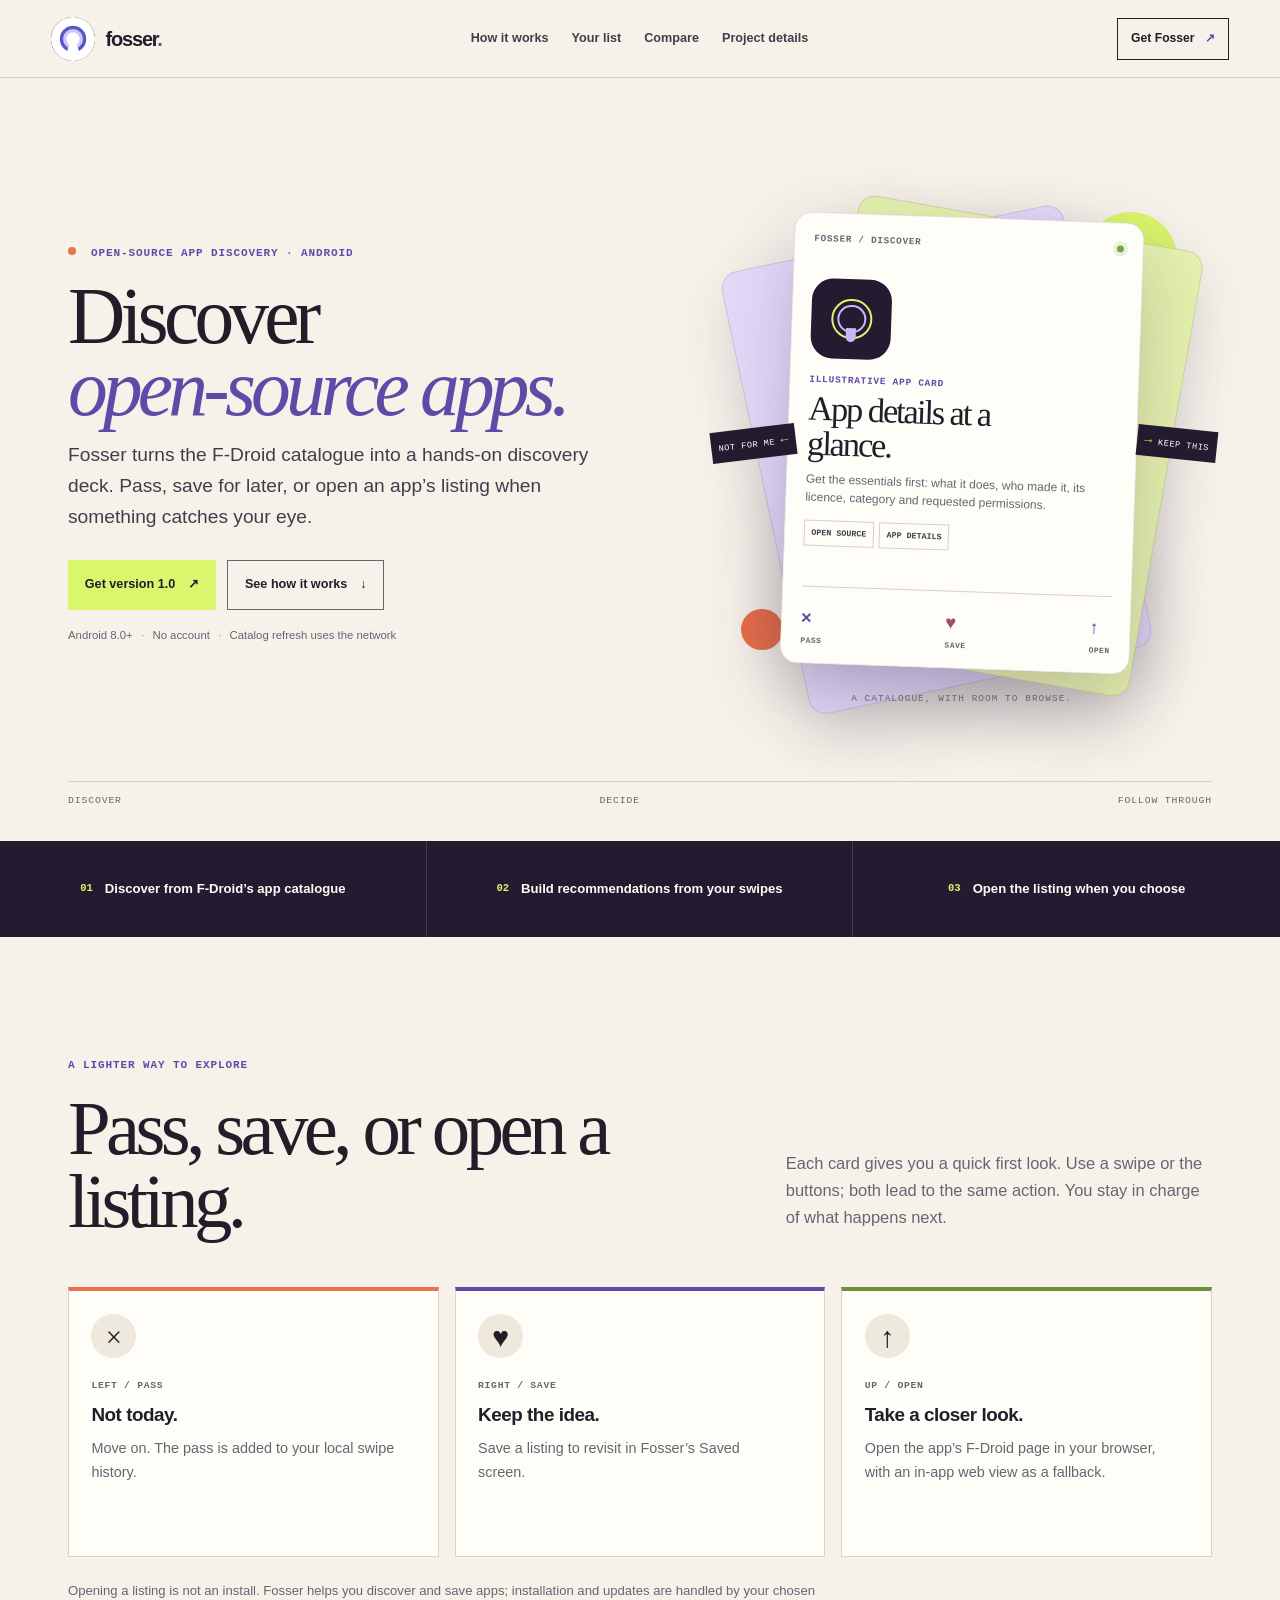
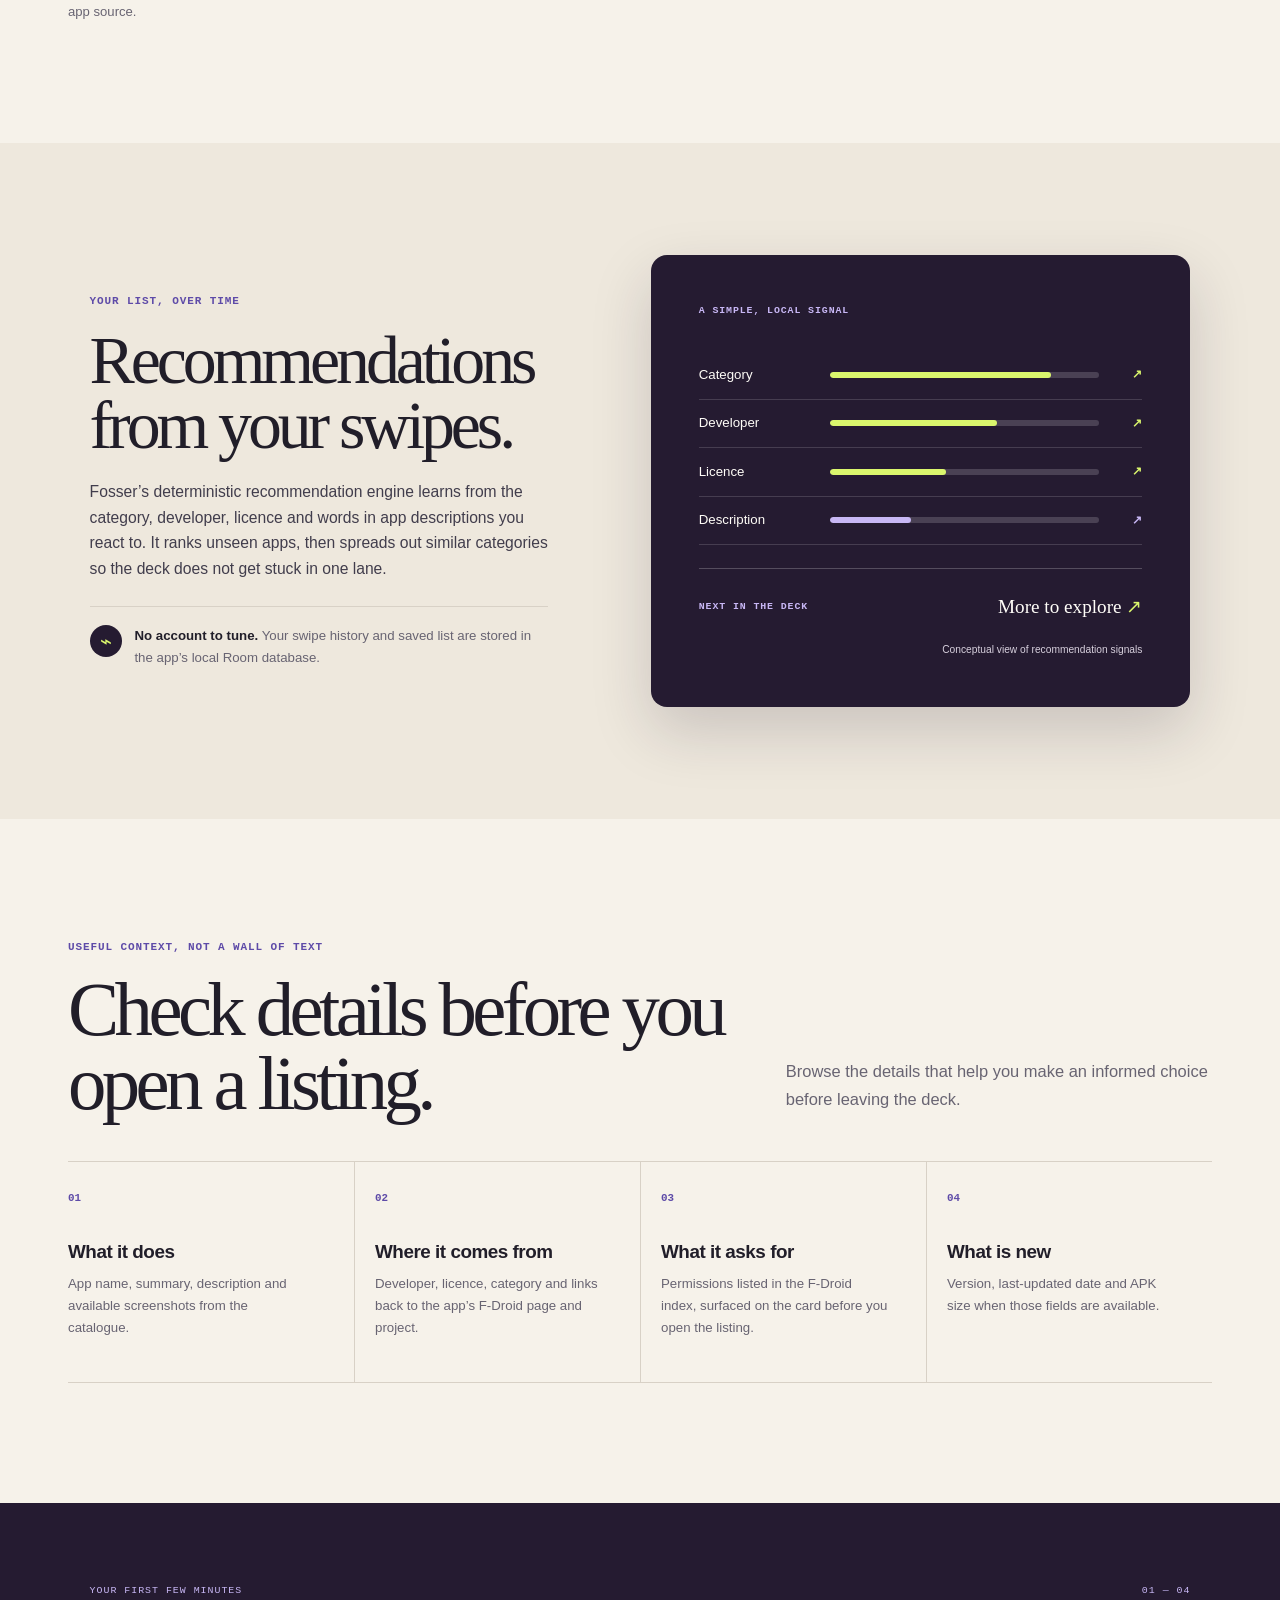
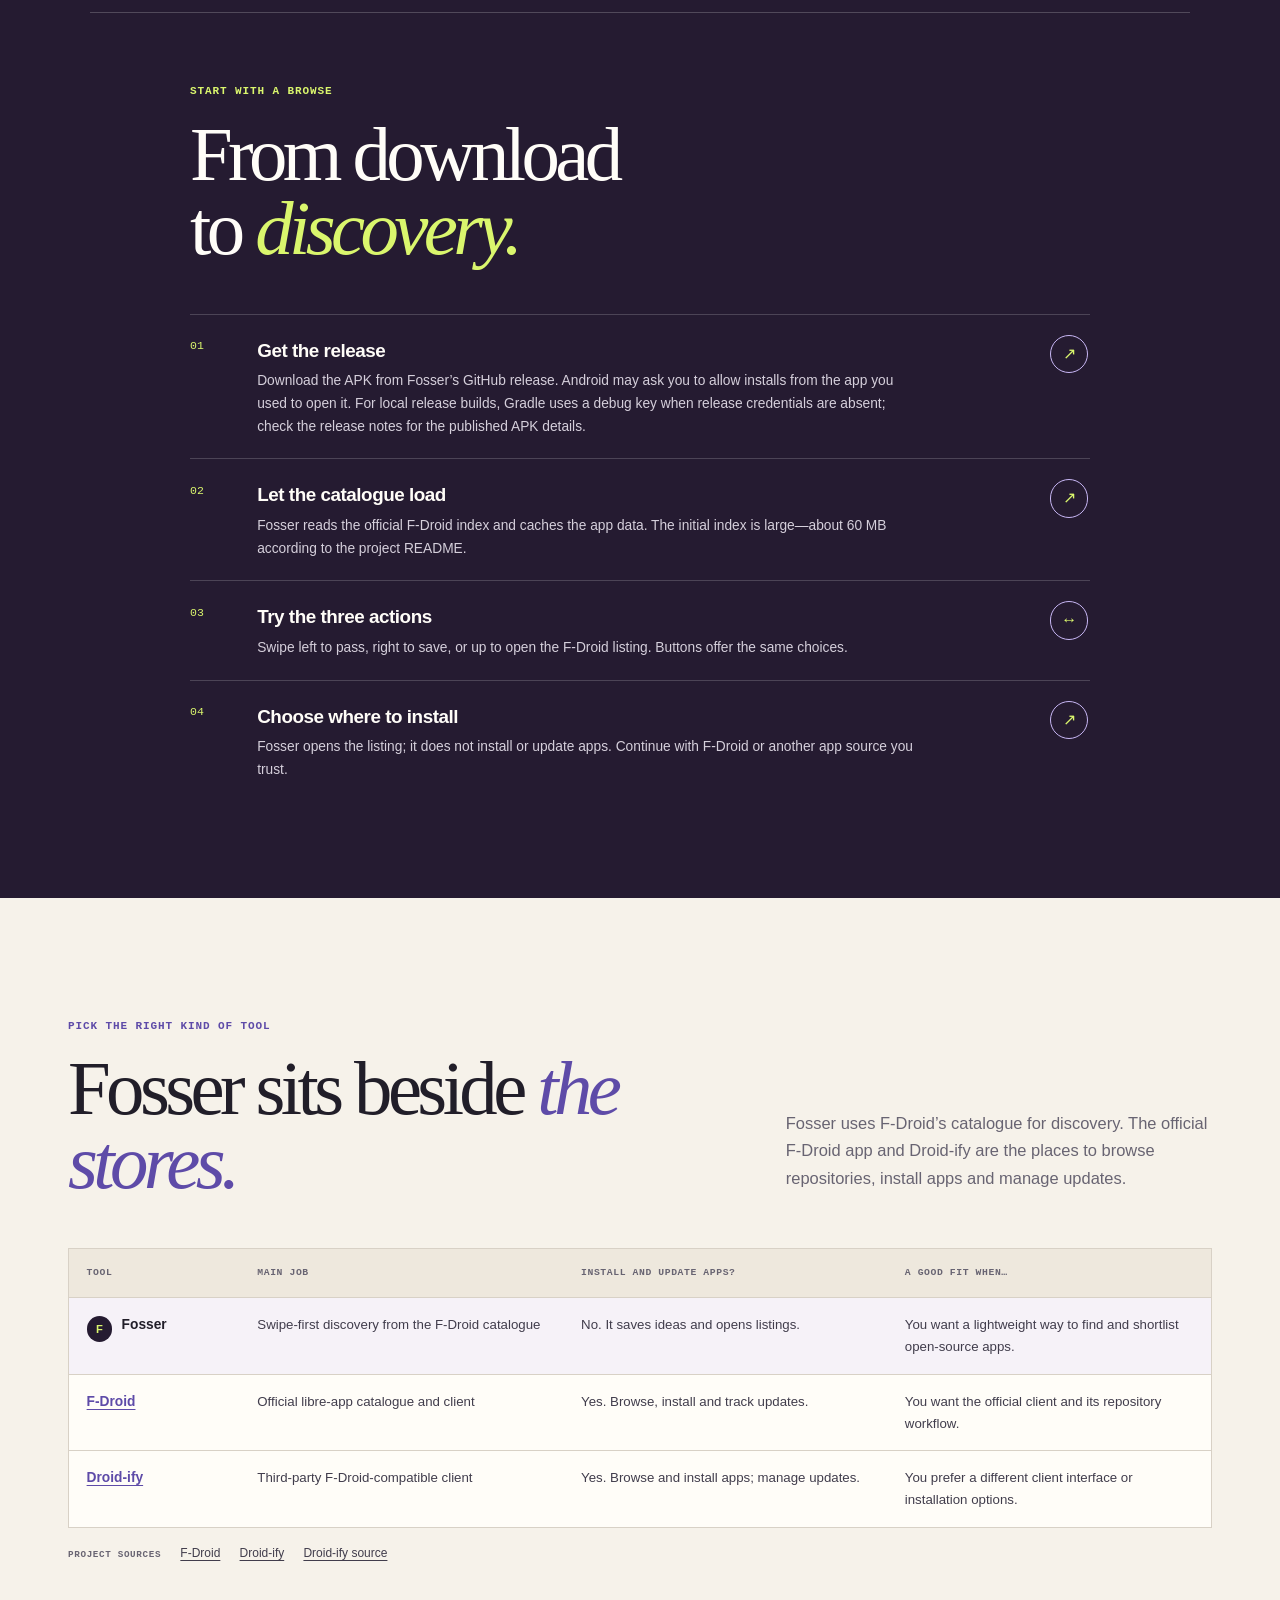
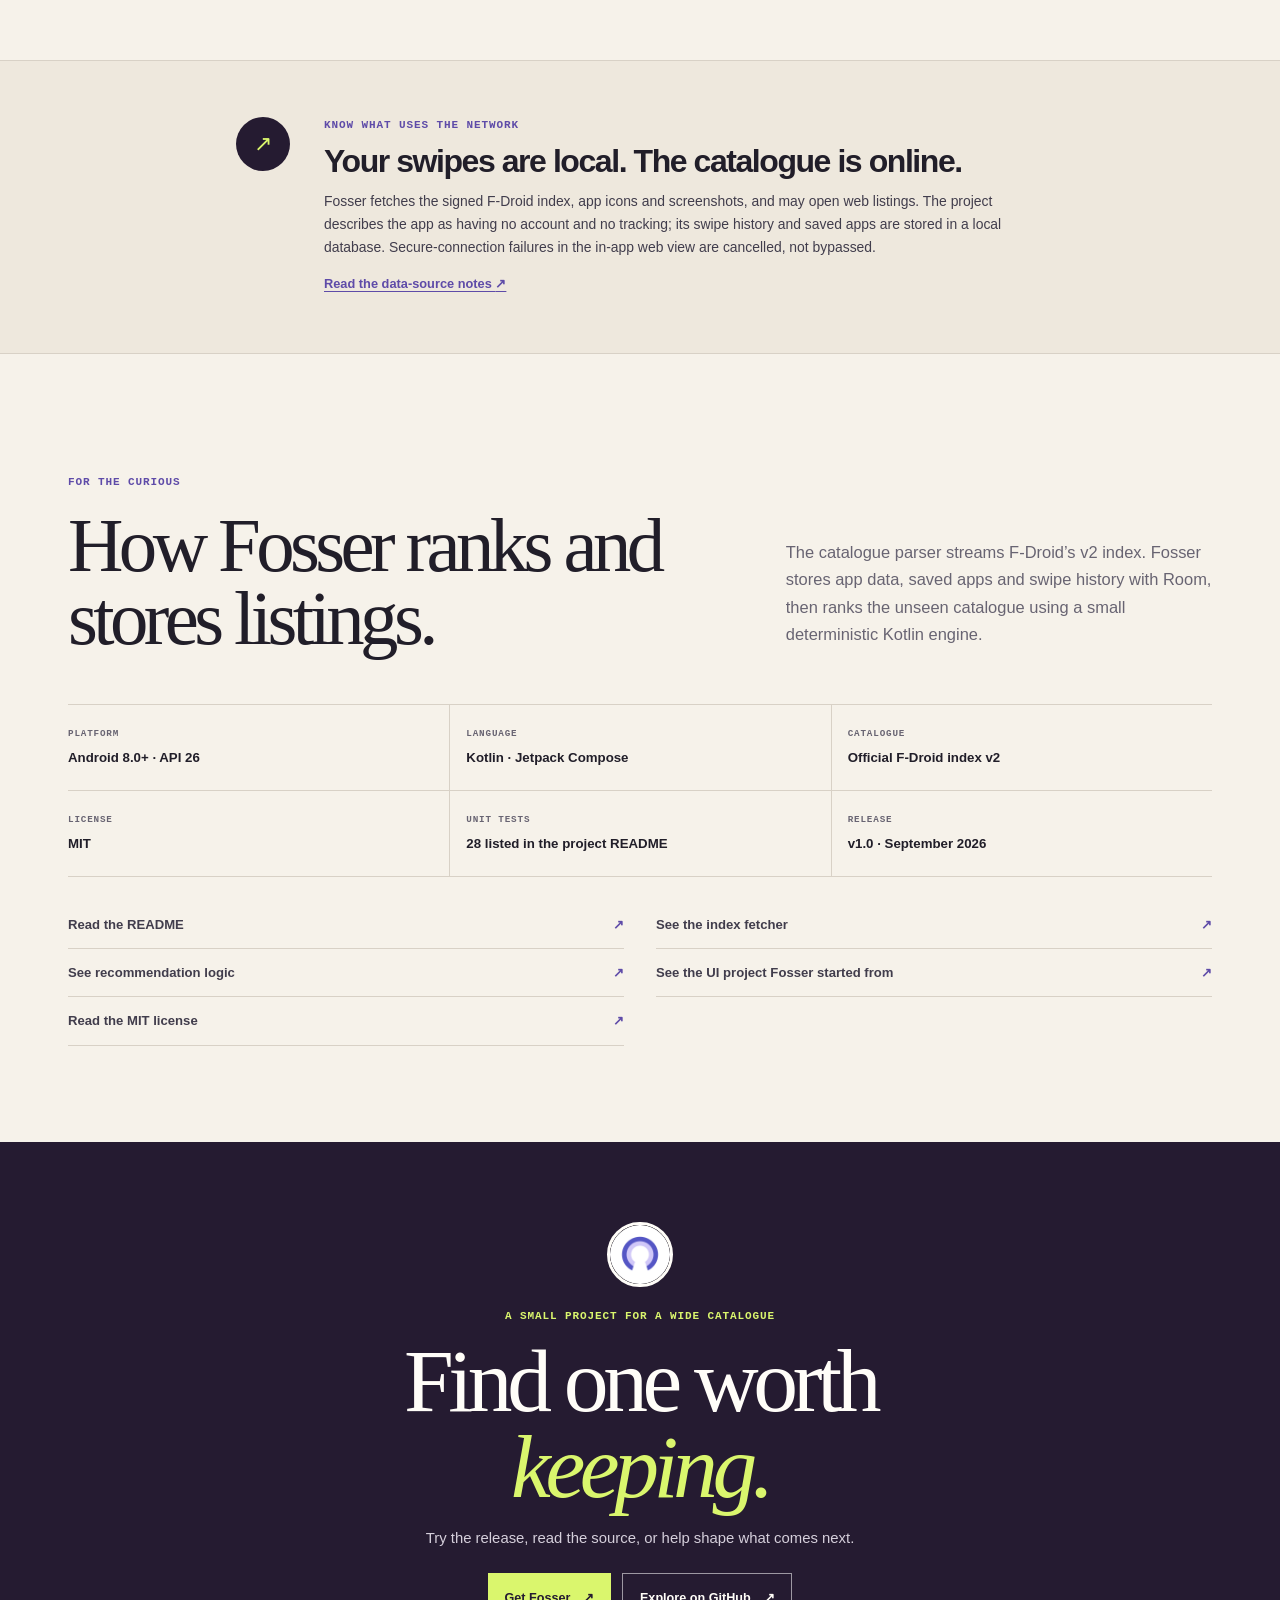
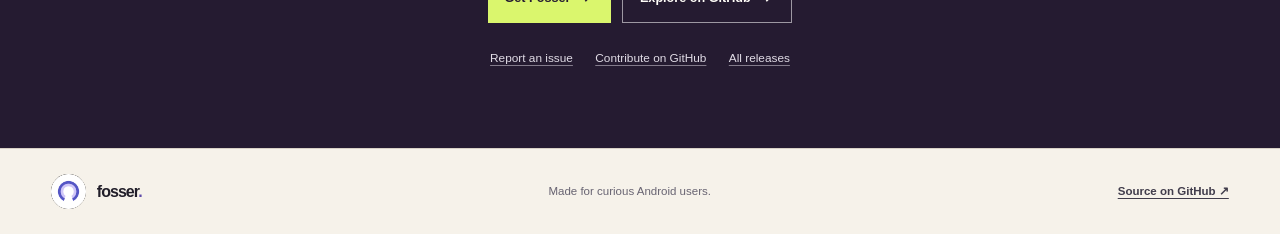
==== commit 6239392f: "Improve project site clarity and technical SEO" ====
--- a/website/index.html
+++ b/website/index.html
@@ -5,26 +5,37 @@
     <meta name="viewport" content="width=device-width, initial-scale=1" />
     <meta
       name="description"
-      content="Fosser is an Android app for discovering open-source apps from F-Droid with a swipe-card interface. Save ideas locally, then open the listing when you are ready."
+      content="Fosser is an Android app for finding open-source apps from F-Droid. Swipe through listings, save ideas on your device, then open a listing when ready."
     />
     <meta name="theme-color" content="#251b31" />
-    <meta property="og:type" content="website" />
-    <meta
-      property="og:title"
-      content="Fosser — find your next open-source app"
-    />
-    <meta
-      property="og:description"
-      content="A swipe-first way to explore apps in the F-Droid catalogue."
-    />
-    <meta
-      property="og:image"
-      content="https://kenneth-cho-infosec.github.io/Fosser/assets/fosser-icon.png"
-    />
-    <title>Fosser — find your next open-source app</title>
+    <title>Fosser — discover open-source Android apps</title>
     <link rel="icon" href="assets/fosser-icon.png" type="image/png" />
     <link rel="stylesheet" href="assets/site.css" />
-  </head>
+  <link rel="canonical" href="https://kenneth-cho-infosec.github.io/Fosser/">
+    <meta property="og:type" content="website">
+    <meta property="og:site_name" content="Fosser">
+    <meta property="og:title" content="Fosser — discover open-source Android apps">
+    <meta property="og:description" content="Fosser is an Android app for finding open-source apps from F-Droid. Swipe through listings, save ideas on your device, then open a listing when ready.">
+    <meta property="og:url" content="https://kenneth-cho-infosec.github.io/Fosser/">
+    <meta property="og:image" content="https://kenneth-cho-infosec.github.io/Fosser/assets/fosser-icon.png">
+    <meta property="og:image:alt" content="Fosser application icon.">
+    <meta name="twitter:card" content="summary">
+    <meta name="twitter:title" content="Fosser — discover open-source Android apps">
+    <meta name="twitter:description" content="Fosser is an Android app for finding open-source apps from F-Droid. Swipe through listings, save ideas on your device, then open a listing when ready.">
+    <meta name="twitter:image" content="https://kenneth-cho-infosec.github.io/Fosser/assets/fosser-icon.png">
+    <meta name="twitter:image:alt" content="Fosser application icon.">
+    <script type="application/ld+json">{
+  "@context": "https://schema.org",
+  "@type": "SoftwareApplication",
+  "name": "Fosser",
+  "description": "Fosser is an Android app for finding open-source apps from F-Droid. Swipe through listings, save ideas on your device, then open a listing when ready.",
+  "url": "https://kenneth-cho-infosec.github.io/Fosser/",
+  "codeRepository": "https://github.com/Kenneth-Cho-InfoSec/Fosser",
+  "applicationCategory": "UtilitiesApplication",
+  "operatingSystem": "Android",
+  "sameAs": "https://github.com/Kenneth-Cho-InfoSec/Fosser"
+}</script>
+</head>
   <body>
     <a class="skip-link" href="#main">Skip to content</a>
 
@@ -53,7 +64,7 @@
           <p class="eyebrow">
             <span></span> OPEN-SOURCE APP DISCOVERY · ANDROID
           </p>
-          <h1 id="hero-title">Meet your next <em>open-source app.</em></h1>
+          <h1 id="hero-title">Discover<br /><em>open-source apps.</em></h1>
           <p class="hero__lead">
             Fosser turns the F-Droid catalogue into a hands-on discovery deck.
             Pass, save for later, or open an app’s listing when something
@@ -108,7 +119,7 @@
             </div>
             <div class="mini-card__mark" aria-hidden="true"><i></i></div>
             <p class="mini-card__kicker">Illustrative app card</p>
-            <h2>A useful app, one swipe away.</h2>
+            <h2>App details at a glance.</h2>
             <p class="mini-card__copy">
               Get the essentials first: what it does, who made it, its licence,
               category and requested permissions.
@@ -142,7 +153,7 @@
         <div class="section-heading">
           <div>
             <p class="eyebrow">A lighter way to explore</p>
-            <h2 id="how-title">Three directions.<br /><em>Your call.</em></h2>
+            <h2 id="how-title">Pass, save, or open a listing.</h2>
           </div>
           <p>
             Each card gives you a quick first look. Use a swipe or the buttons;
@@ -189,7 +200,7 @@
         <div class="signal-copy">
           <p class="eyebrow">Your list, over time</p>
           <h2 id="signal-title">
-            The more you browse, the more it feels <em>like yours.</em>
+            Recommendations from your swipes.
           </h2>
           <p>
             Fosser’s deterministic recommendation engine learns from the
@@ -241,7 +252,7 @@
         <div class="section-heading section-heading--compact">
           <div>
             <p class="eyebrow">Useful context, not a wall of text</p>
-            <h2 id="data-title">A better first <em>look.</em></h2>
+            <h2 id="data-title">Check details before you open a listing.</h2>
           </div>
           <p>
             Browse the details that help you make an informed choice before
@@ -461,7 +472,7 @@
           <div>
             <p class="eyebrow">For the curious</p>
             <h2 id="details-title">
-              Small app.<br /><em>Clear internals.</em>
+              How Fosser ranks and stores listings.
             </h2>
           </div>
           <p>
--- a/website/assets/site.css
+++ b/website/assets/site.css
@@ -215,7 +215,7 @@
 
 h1 {
   max-width: 680px;
-  font-size: clamp(3.5rem, 7.7vw, 7.4rem);
+  font-size: clamp(3.5rem, 6.2vw, 6rem);
   line-height: 0.91;
 }
 
@@ -1425,11 +1425,11 @@
   }
 
   .deck-label--left {
-    left: 0.1rem;
+    display: none;
   }
 
   .deck-label--right {
-    right: 0.1rem;
+    display: none;
   }
 
   .hero__base {
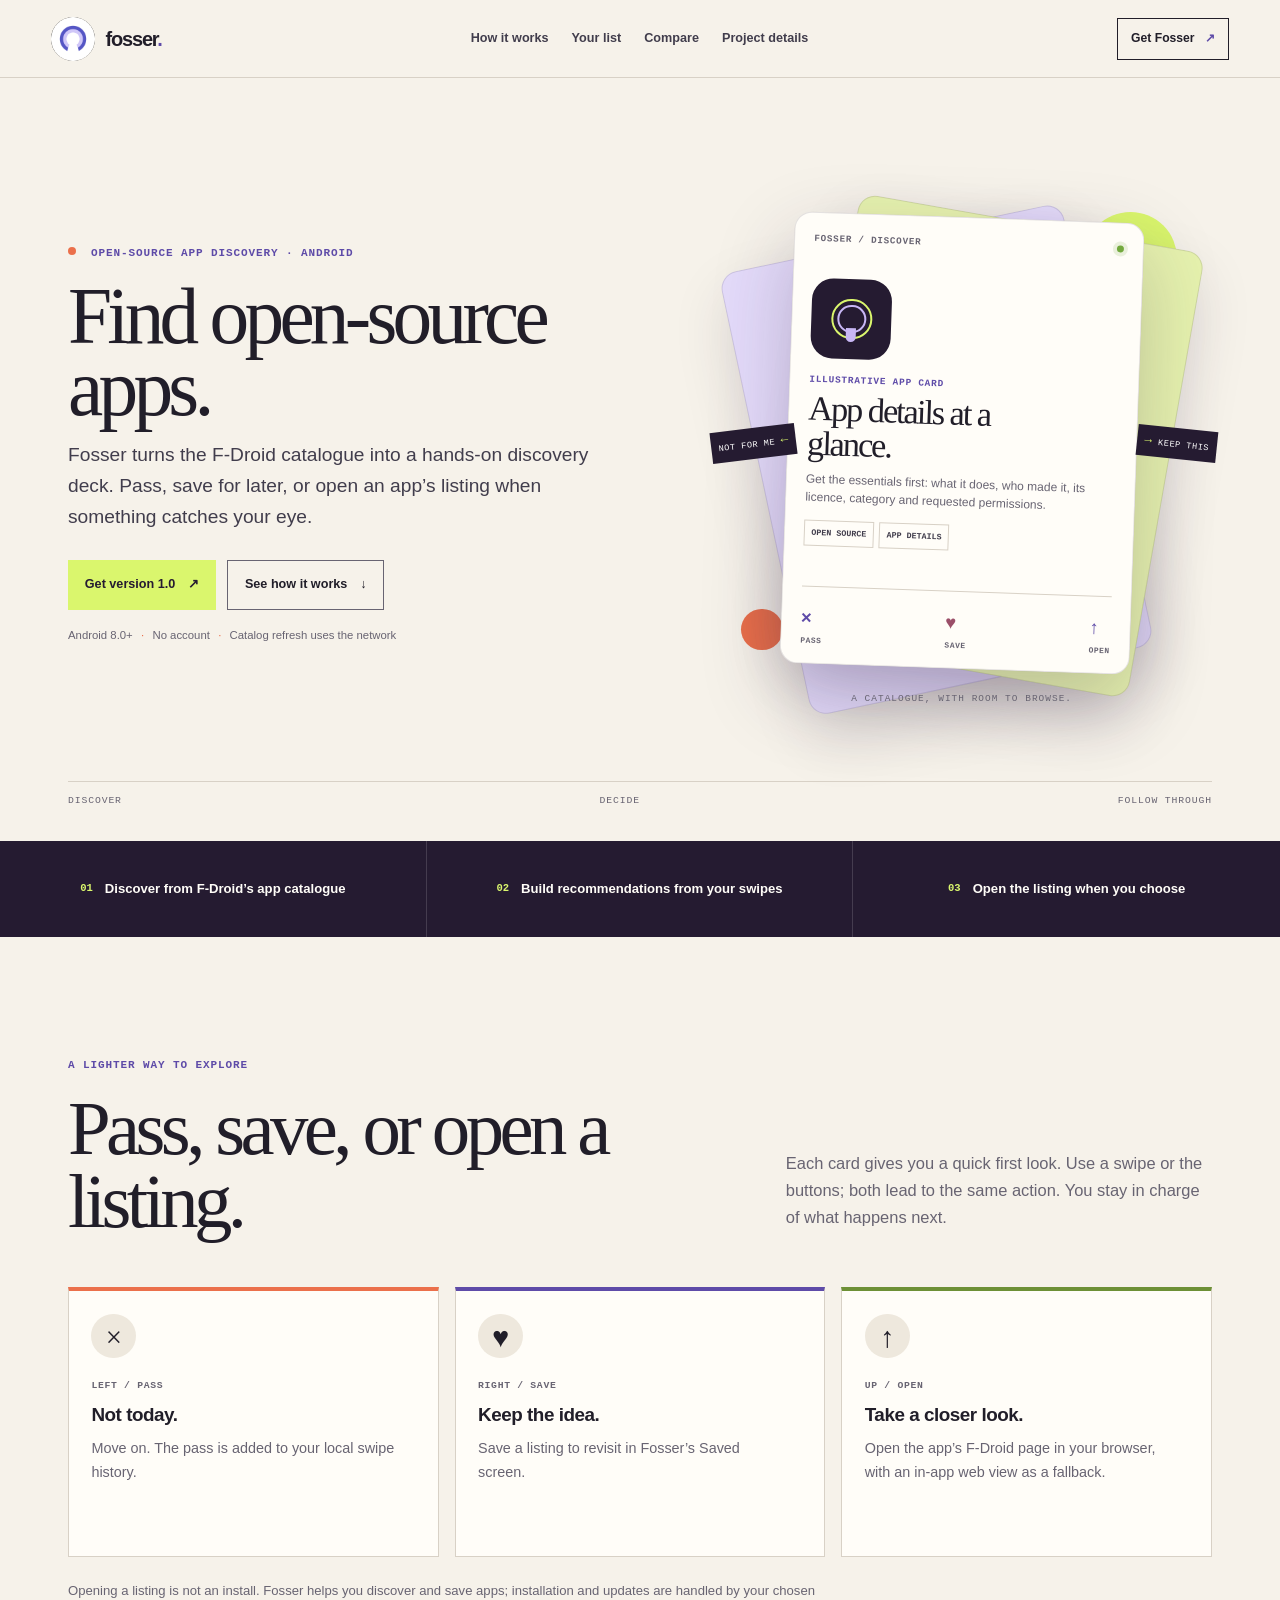
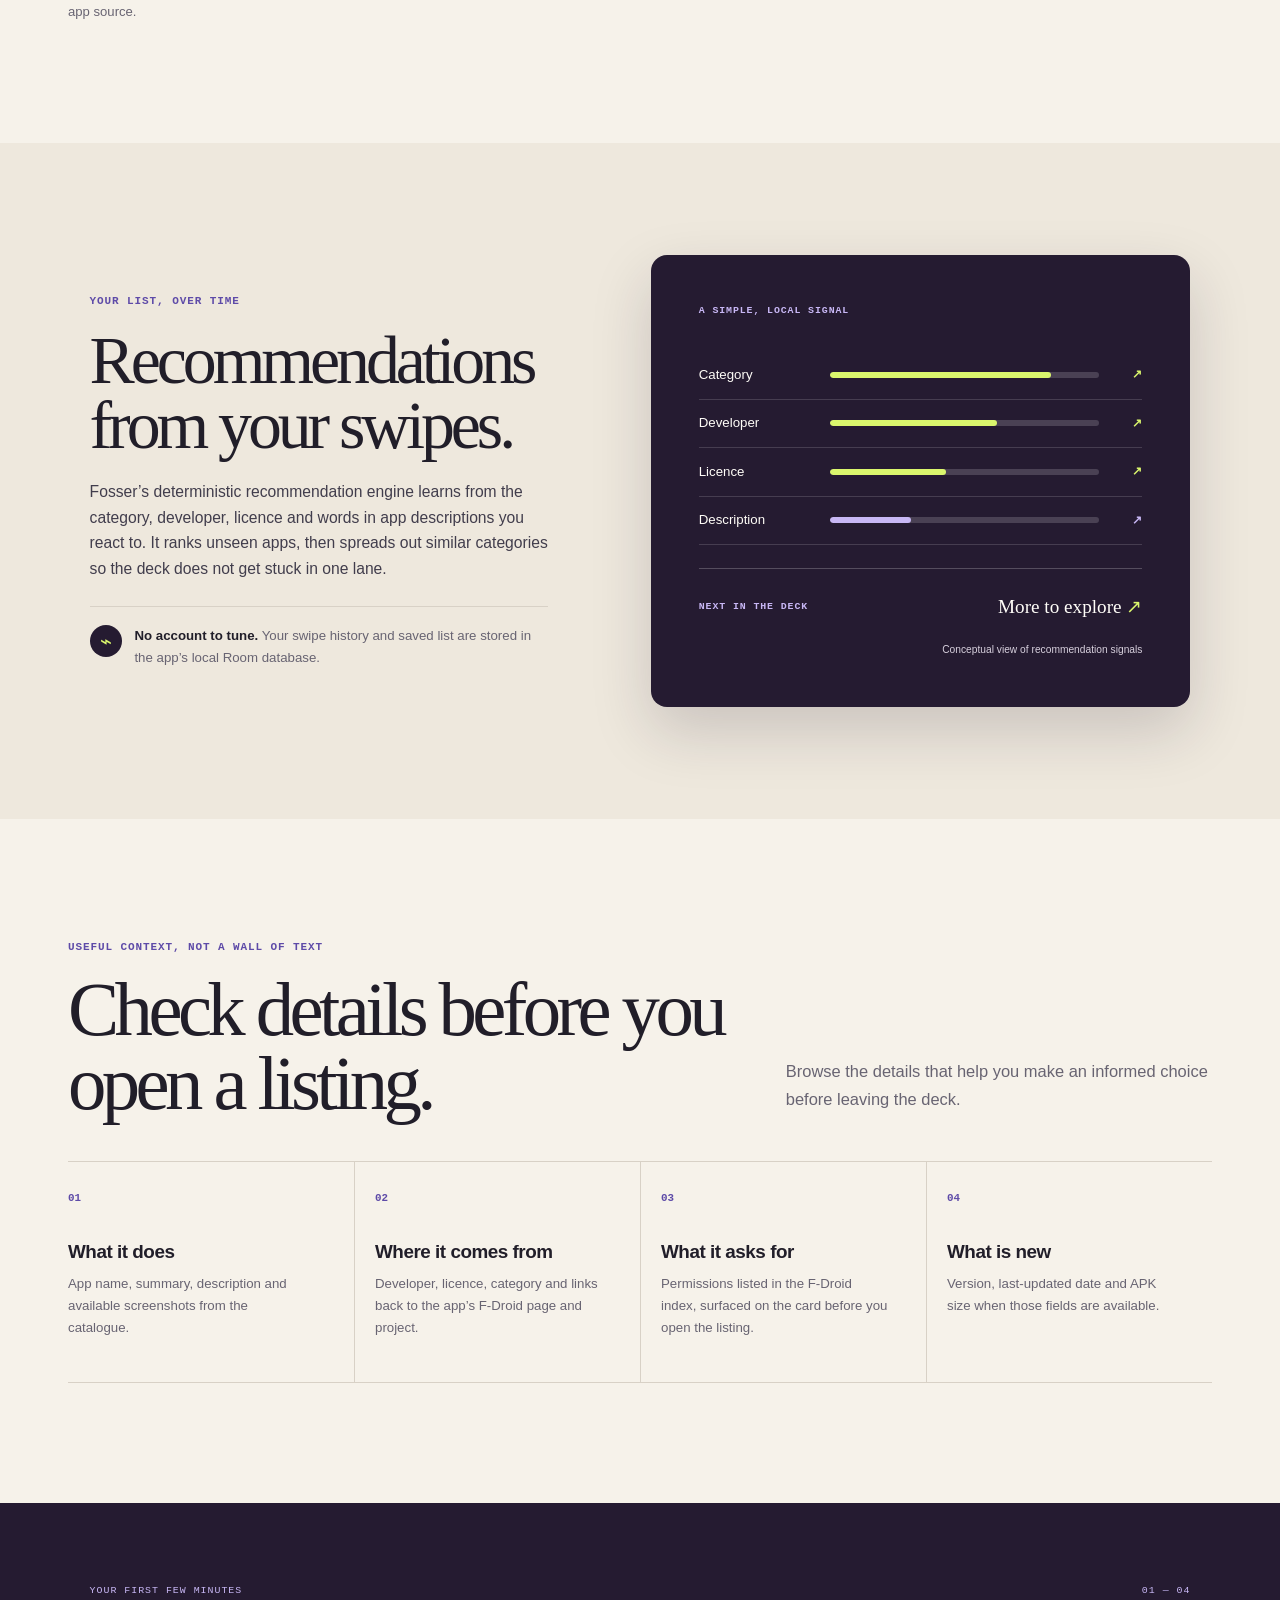
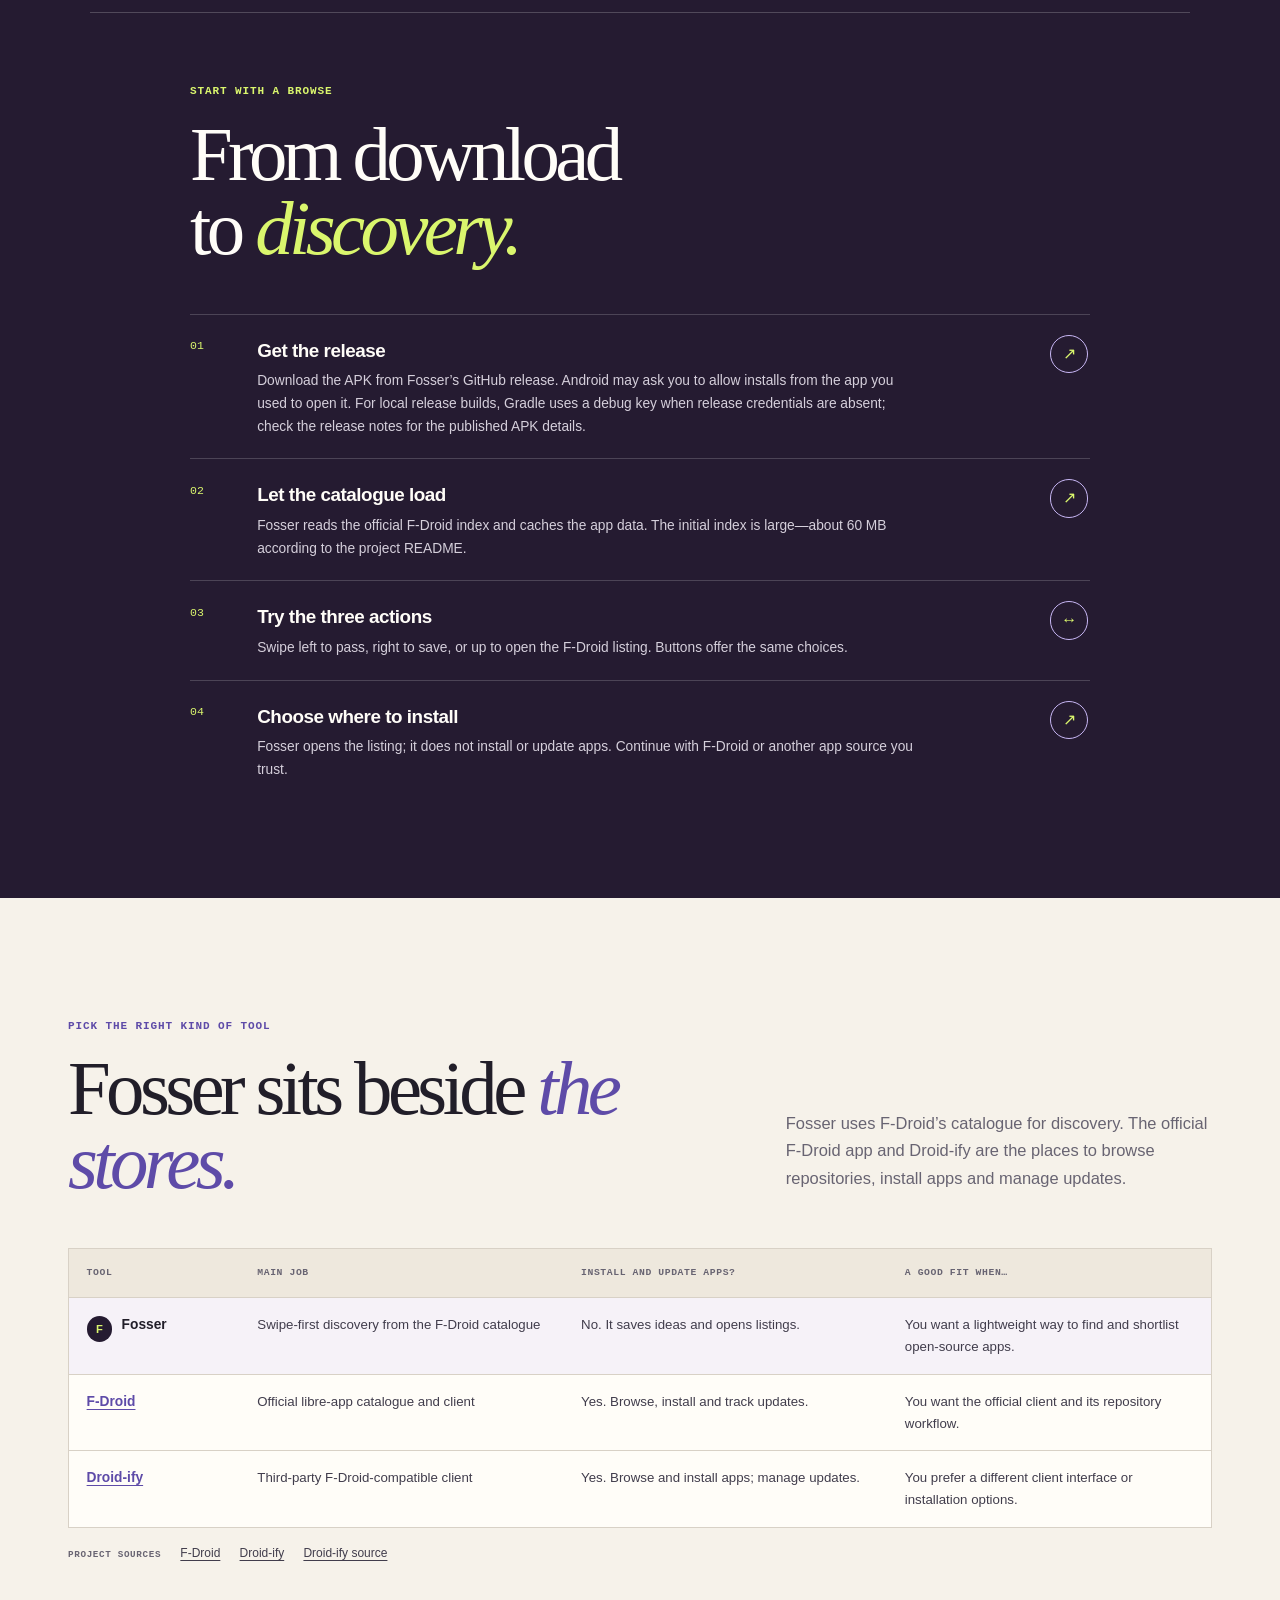
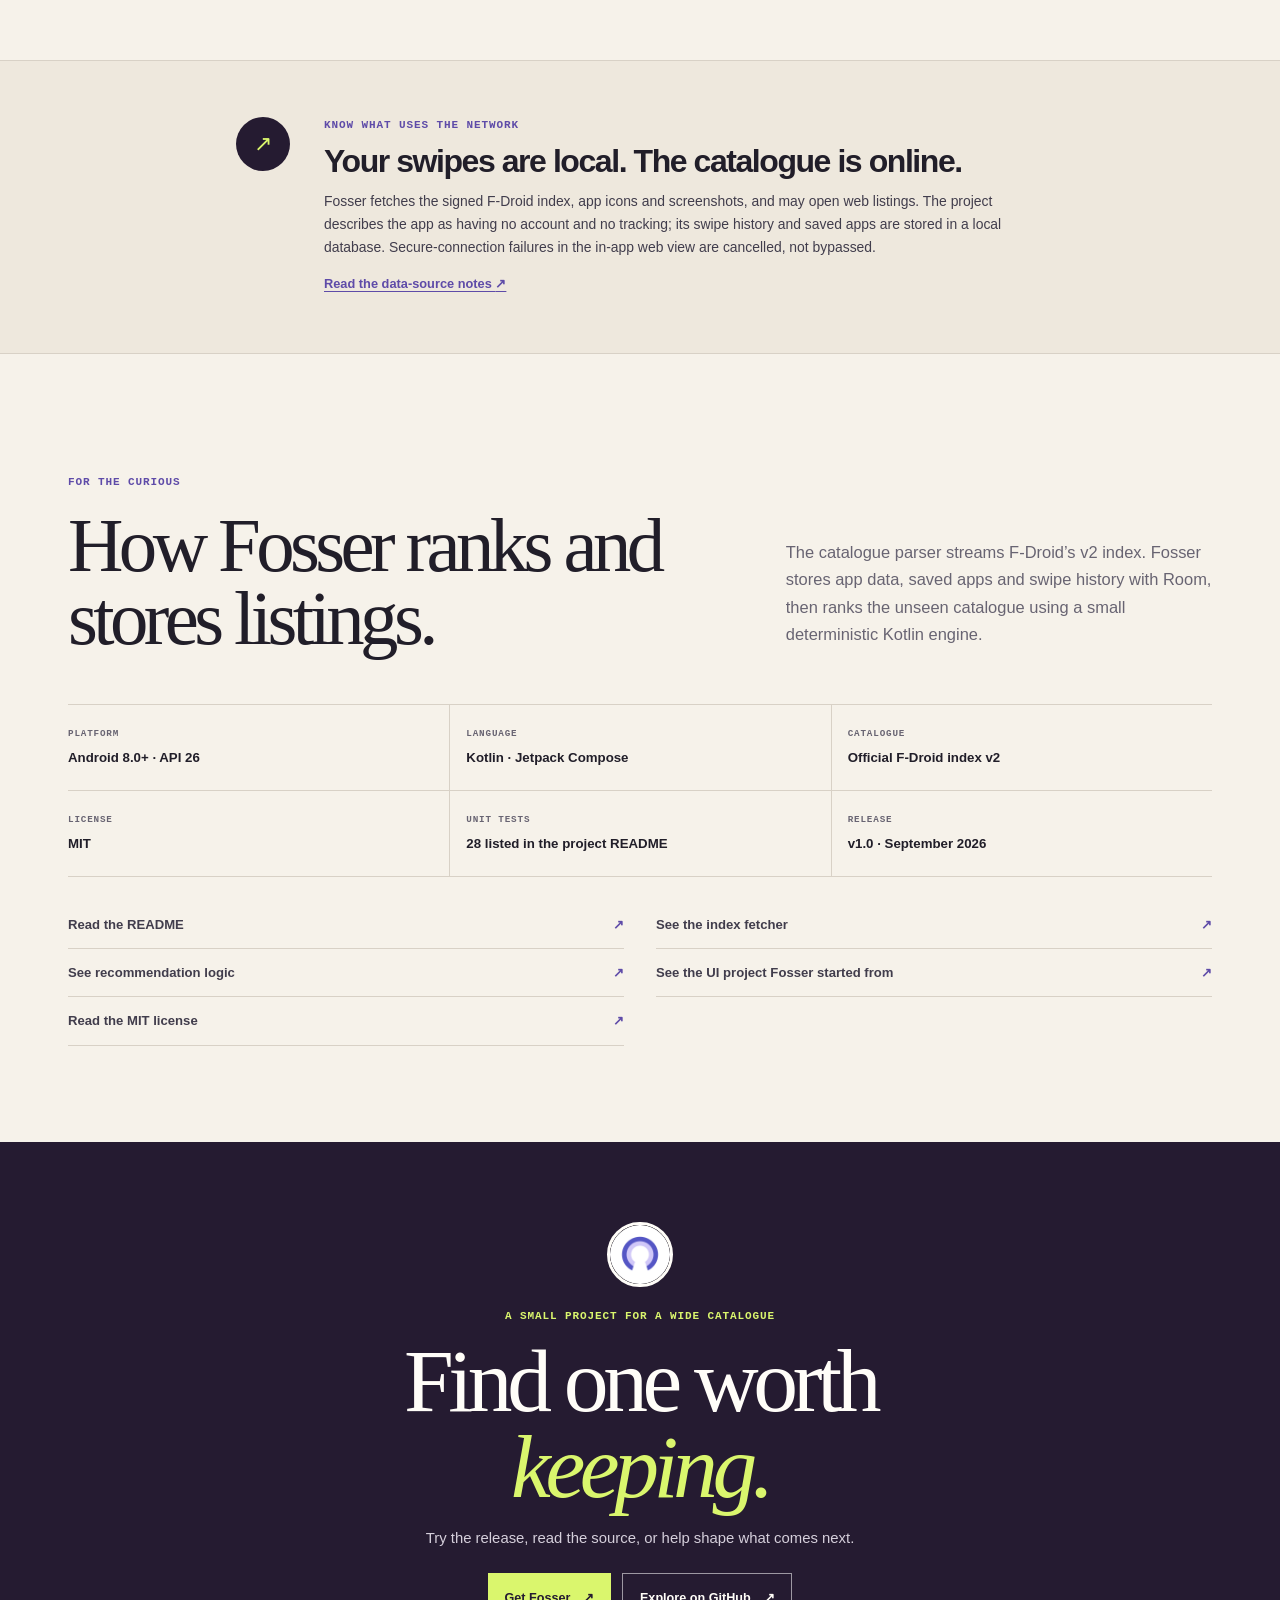
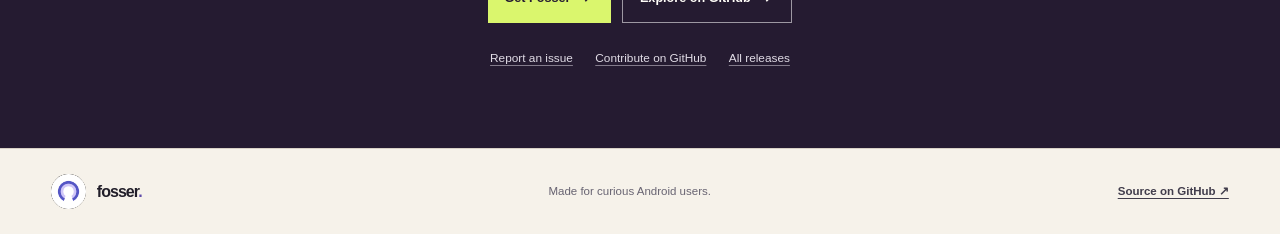
==== commit ef4b144c: "Improve Fosser tablet heading fit" ====
--- a/website/index.html
+++ b/website/index.html
@@ -64,7 +64,7 @@
           <p class="eyebrow">
             <span></span> OPEN-SOURCE APP DISCOVERY · ANDROID
           </p>
-          <h1 id="hero-title">Discover<br /><em>open-source apps.</em></h1>
+          <h1 id="hero-title">Find open-source apps.</h1>
           <p class="hero__lead">
             Fosser turns the F-Droid catalogue into a hands-on discovery deck.
             Pass, save for later, or open an app’s listing when something
--- a/website/assets/site.css
+++ b/website/assets/site.css
@@ -1629,6 +1629,12 @@
   }
 }
 
+@media (min-width: 721px) and (max-width: 1000px) {
+  .hero h1 {
+    font-size: 2.6rem;
+  }
+}
+
 @media (max-width: 370px) {
   .header-cta {
     min-height: 38px;
